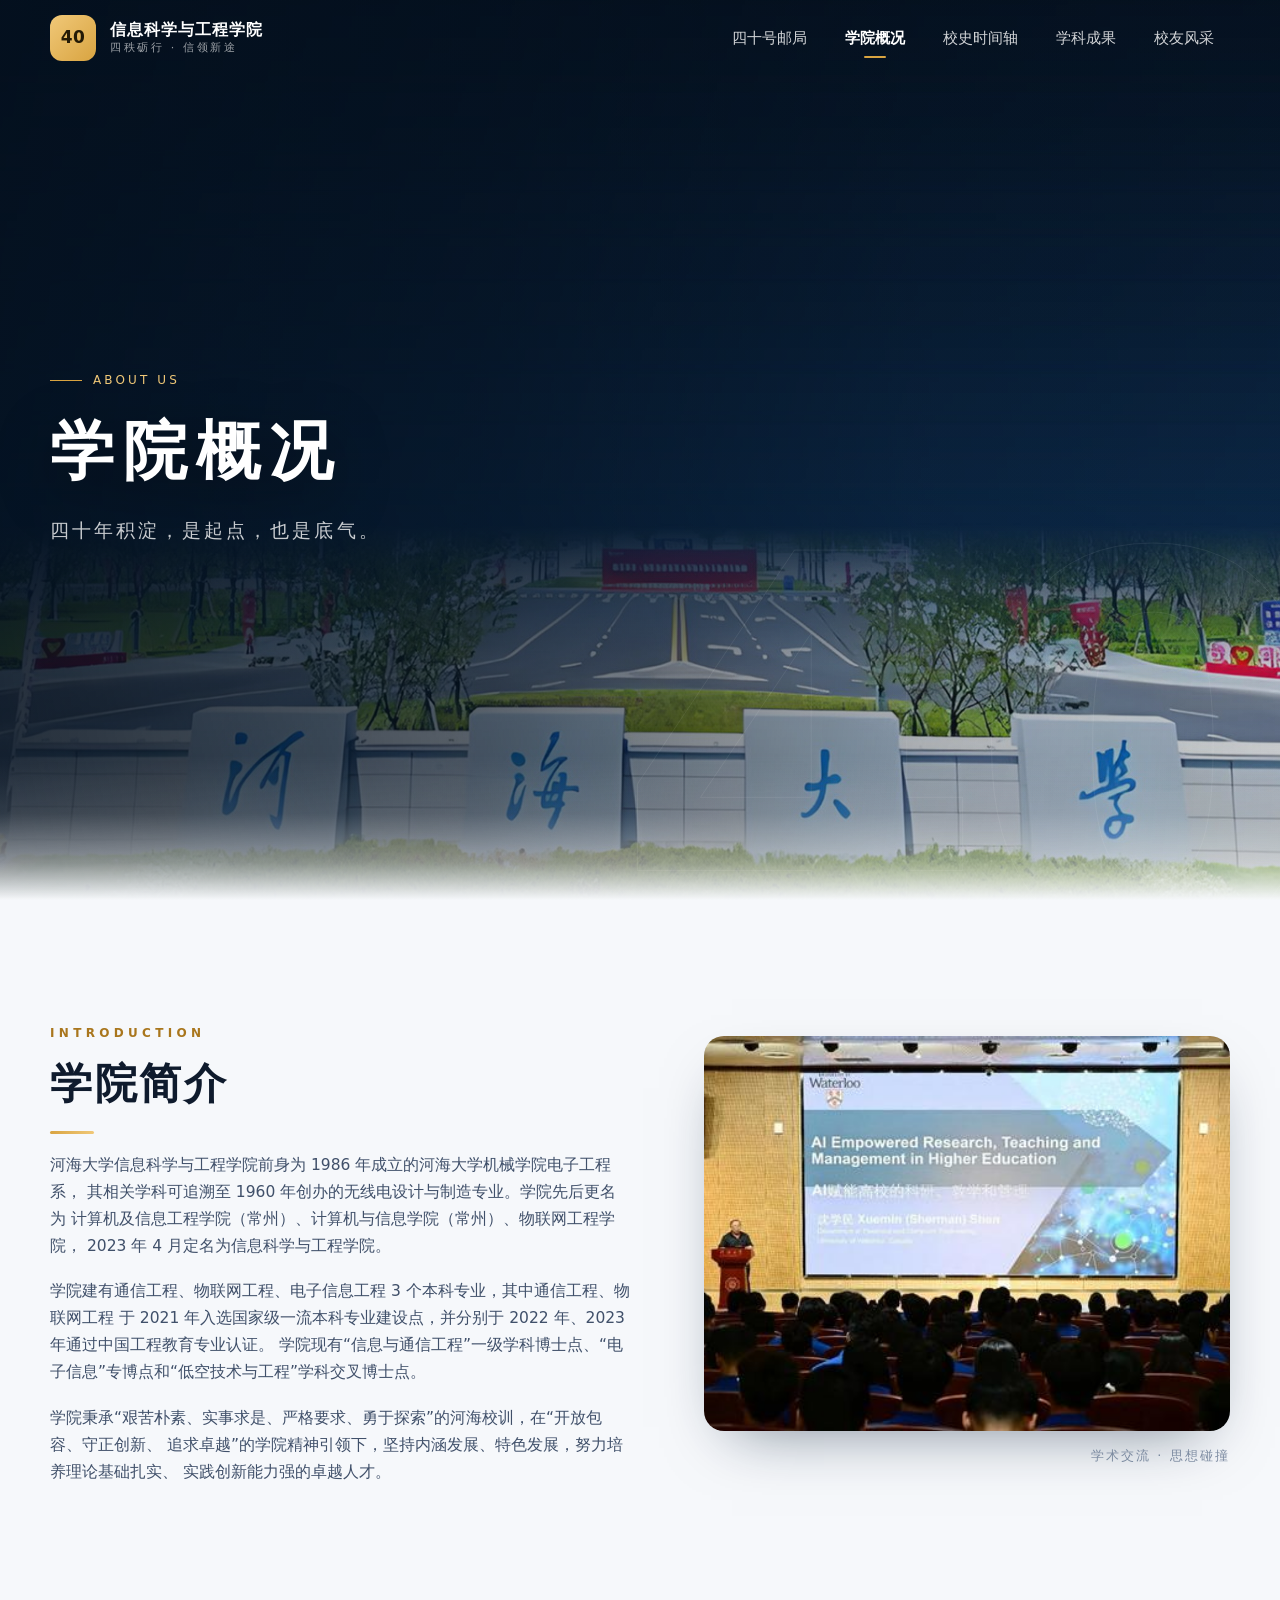
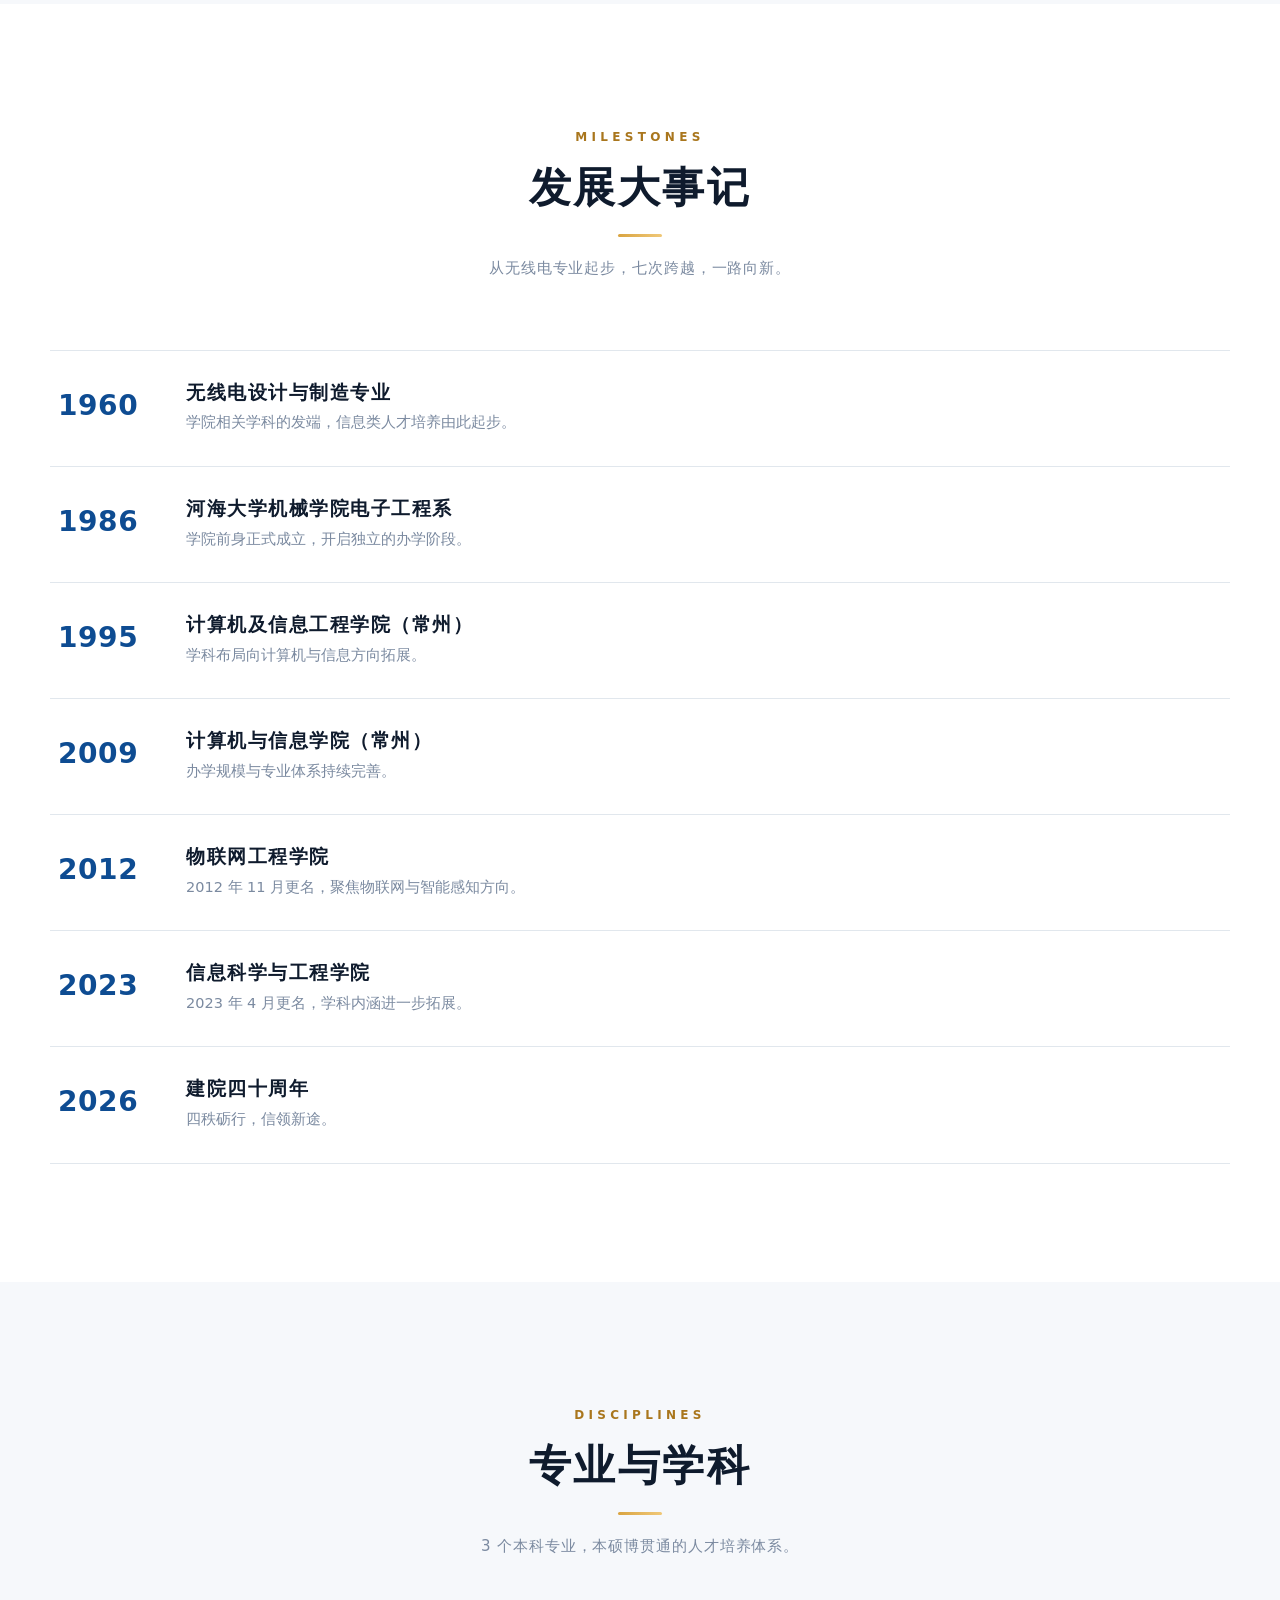
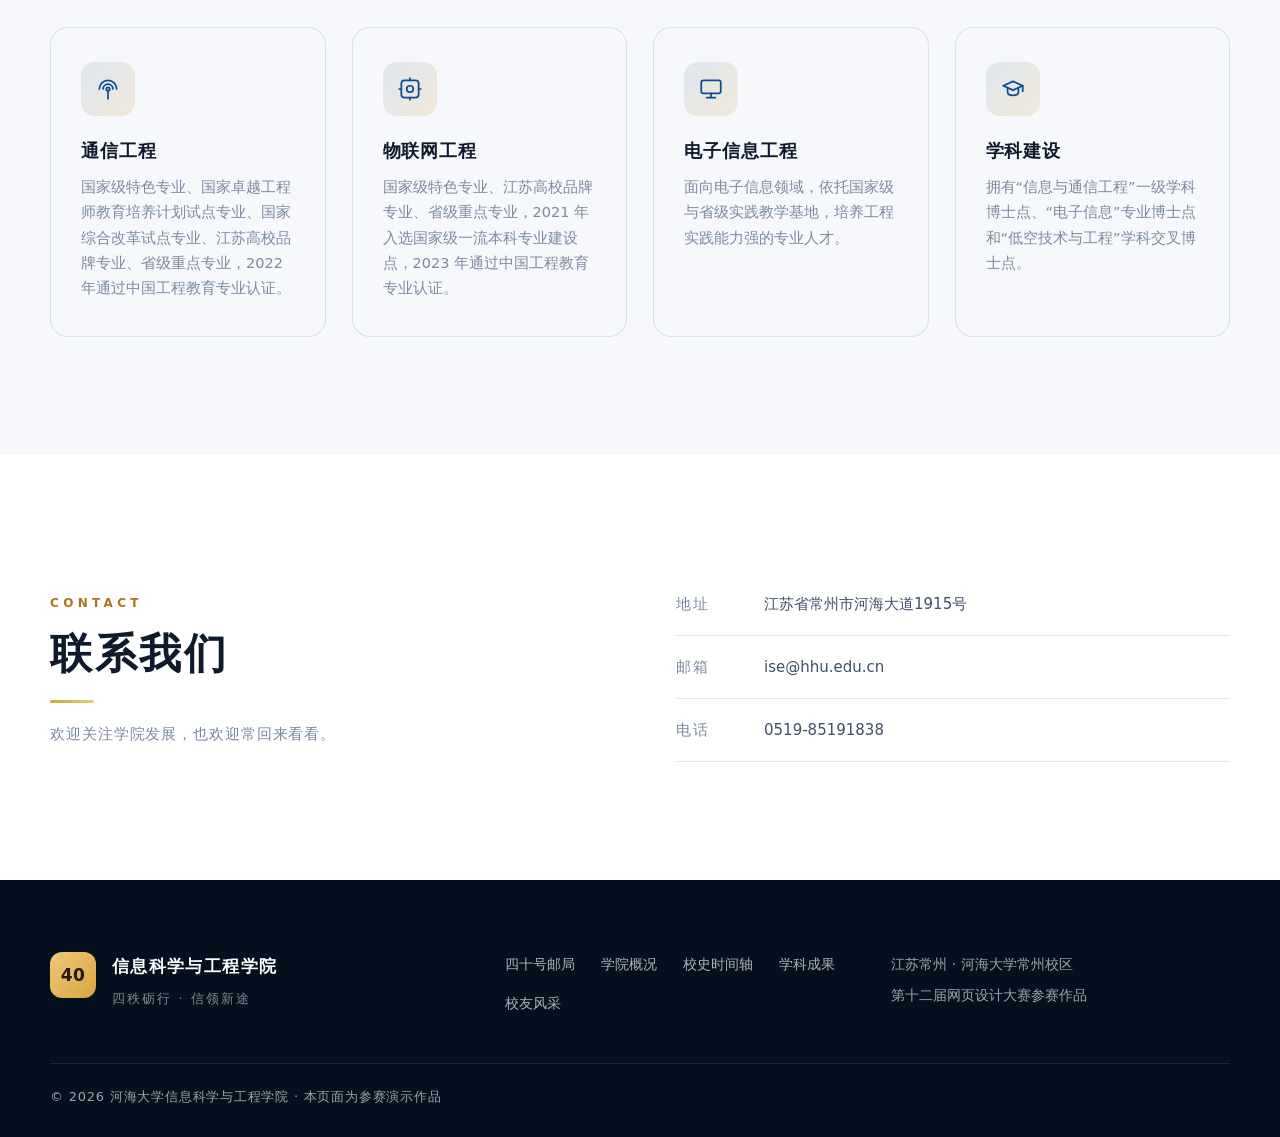
==== about.html @ a8335d2c "导航里学院概况挪到第二位 原来排在最后（邮局 / 校史 / 成果 / 校友 / 概况），现在紧跟邮局： 邮局 / 学院概况 / 校史 / 成果 / 校友。index 的顶部与页脚、 about 的顶部" ====
<!DOCTYPE html>
<html lang="zh-CN">
<head>
  <meta charset="UTF-8" />
  <meta name="viewport" content="width=device-width, initial-scale=1.0" />
  <title>学院概况 ｜ 四秩砺行 · 信领新途</title>
  <meta name="description" content="河海大学信息科学与工程学院概况：历史沿革、学科方向、办学成果。" />
  <link rel="stylesheet" href="css/style.css" />
  <!-- 拆板块的时候这两份被漏掉了：assets-inline 给 .hero-bg 供图，
       responsive 管窄屏单栏，少了它们 hero 发灰、手机上两栏挤一行 -->
  <link rel="stylesheet" href="css/assets-inline.css" />
  <link rel="stylesheet" href="css/responsive.css" />
</head>
<body class="page-about">
  <a class="skip-link" href="#main">跳到主要内容</a>
  <div class="progress" id="progress" aria-hidden="true"></div>

  <!-- ===== 导航 ===== -->
  <header class="nav" id="nav">
    <div class="container nav-inner">
      <a class="brand" href="index.html" aria-label="返回首页">
        <span class="brand-mark">40</span>
        <span class="brand-text">
          信息科学与工程学院
          <small>四秩砺行 · 信领新途</small>
        </span>
      </a>

      <nav class="nav-links" id="navLinks" aria-label="主导航">
        <a href="index.html#blessings">四十号邮局</a>
        <a href="about.html" aria-current="page">学院概况</a>
        <a href="index.html#history">校史时间轴</a>
        <a href="index.html#achievements">学科成果</a>
        <a href="index.html#alumni">校友风采</a>
      </nav>

      <button class="nav-toggle" id="navToggle" aria-label="展开菜单"
              aria-expanded="false" aria-controls="navLinks">
        <span></span><span></span><span></span>
      </button>
    </div>
  </header>

  <main id="main">
    <!-- ===== 页面 Banner ===== -->
    <section class="hero hero--page">
      <div class="hero-bg" aria-hidden="true"></div>
      <div class="hero-overlay" aria-hidden="true"></div>
      <div class="container hero-content">
        <p class="hero-kicker">ABOUT US</p>
        <h1 class="hero-title hero-title--page">学院概况</h1>
        <p class="hero-sub">四十年积淀，是起点，也是底气。</p>
      </div>
    </section>

        <!-- ===== 学院简介 ===== -->
    <section class="section">
      <div class="container about-intro">
        <div class="about-text reveal">
          <span class="section-kicker">INTRODUCTION</span>
          <h2 class="section-title">学院简介</h2>
          <p>
            河海大学信息科学与工程学院前身为 1986 年成立的河海大学机械学院电子工程系，
            其相关学科可追溯至 1960 年创办的无线电设计与制造专业。学院先后更名为
            计算机及信息工程学院（常州）、计算机与信息学院（常州）、物联网工程学院，
            2023 年 4 月定名为信息科学与工程学院。
          </p>
          <p>
            学院建有通信工程、物联网工程、电子信息工程 3 个本科专业，其中通信工程、物联网工程
            于 2021 年入选国家级一流本科专业建设点，并分别于 2022 年、2023 年通过中国工程教育专业认证。
            学院现有“信息与通信工程”一级学科博士点、“电子信息”专博点和“低空技术与工程”学科交叉博士点。
          </p>
          <p>
            学院秉承“艰苦朴素、实事求是、严格要求、勇于探索”的河海校训，在“开放包容、守正创新、
            追求卓越”的学院精神引领下，坚持内涵发展、特色发展，努力培养理论基础扎实、
            实践创新能力强的卓越人才。
          </p>
        </div>

        

        <figure class="about-figure reveal">
          <img src="[data-uri]" alt="国际学术报告现场" loading="lazy" />
          <figcaption>学术交流 · 思想碰撞</figcaption>
        </figure>
      </div>
    </section>

        <!-- ===== 发展大事记 ===== -->
    <section class="section section--alt">
      <div class="container">
        <div class="section-head reveal">
          <span class="section-kicker">MILESTONES</span>
          <h2 class="section-title">发展大事记</h2>
          <p class="section-desc">从无线电专业起步，七次跨越，一路向新。</p>
        </div>

        <div class="milestones">
          <article class="milestone reveal">
            <span class="milestone-year">1960</span>
            <div>
              <h3>无线电设计与制造专业</h3>
              <p>学院相关学科的发端，信息类人才培养由此起步。</p>
            </div>
          </article>
          <article class="milestone reveal">
            <span class="milestone-year">1986</span>
            <div>
              <h3>河海大学机械学院电子工程系</h3>
              <p>学院前身正式成立，开启独立的办学阶段。</p>
            </div>
          </article>
          <article class="milestone reveal">
            <span class="milestone-year">1995</span>
            <div>
              <h3>计算机及信息工程学院（常州）</h3>
              <p>学科布局向计算机与信息方向拓展。</p>
            </div>
          </article>
          <article class="milestone reveal">
            <span class="milestone-year">2009</span>
            <div>
              <h3>计算机与信息学院（常州）</h3>
              <p>办学规模与专业体系持续完善。</p>
            </div>
          </article>
          <article class="milestone reveal">
            <span class="milestone-year">2012</span>
            <div>
              <h3>物联网工程学院</h3>
              <p>2012 年 11 月更名，聚焦物联网与智能感知方向。</p>
            </div>
          </article>
          <article class="milestone reveal">
            <span class="milestone-year">2023</span>
            <div>
              <h3>信息科学与工程学院</h3>
              <p>2023 年 4 月更名，学科内涵进一步拓展。</p>
            </div>
          </article>
          <article class="milestone reveal">
            <span class="milestone-year">2026</span>
            <div>
              <h3>建院四十周年</h3>
              <p>四秩砺行，信领新途。</p>
            </div>
          </article>
        </div>
      </div>
    </section>

        <!-- ===== 专业与学科 ===== -->
    <section class="section">
      <div class="container">
        <div class="section-head reveal">
          <span class="section-kicker">DISCIPLINES</span>
          <h2 class="section-title">专业与学科</h2>
          <p class="section-desc">3 个本科专业，本硕博贯通的人才培养体系。</p>
        </div>

        <div class="cards">
          <article class="card reveal">
            <span class="card-icon" aria-hidden="true">
              <svg viewBox="0 0 24 24" fill="none" stroke="currentColor" stroke-width="1.6"
                   stroke-linecap="round" stroke-linejoin="round">
                <path d="M4 12a8 8 0 0 1 16 0"/>
                <path d="M7.5 12a4.5 4.5 0 0 1 9 0"/>
                <circle cx="12" cy="12" r="1.6"/>
                <path d="M12 13.6V21"/>
              </svg>
            </span>
            <h3>通信工程</h3>
            <p>国家级特色专业、国家卓越工程师教育培养计划试点专业、国家综合改革试点专业、江苏高校品牌专业、省级重点专业，2022 年通过中国工程教育专业认证。</p>
          </article>

          <article class="card reveal">
            <span class="card-icon" aria-hidden="true">
              <svg viewBox="0 0 24 24" fill="none" stroke="currentColor" stroke-width="1.6"
                   stroke-linecap="round" stroke-linejoin="round">
                <rect x="4" y="4" width="16" height="16" rx="3"/>
                <circle cx="12" cy="12" r="3"/>
                <path d="M12 2v2M12 20v2M2 12h2M20 12h2"/>
              </svg>
            </span>
            <h3>物联网工程</h3>
            <p>国家级特色专业、江苏高校品牌专业、省级重点专业，2021 年入选国家级一流本科专业建设点，2023 年通过中国工程教育专业认证。</p>
          </article>

          <article class="card reveal">
            <span class="card-icon" aria-hidden="true">
              <svg viewBox="0 0 24 24" fill="none" stroke="currentColor" stroke-width="1.6"
                   stroke-linecap="round" stroke-linejoin="round">
                <rect x="3" y="4" width="18" height="12" rx="2"/>
                <path d="M8 20h8M12 16v4"/>
              </svg>
            </span>
            <h3>电子信息工程</h3>
            <p>面向电子信息领域，依托国家级与省级实践教学基地，培养工程实践能力强的专业人才。</p>
          </article>

          <article class="card reveal">
            <span class="card-icon" aria-hidden="true">
              <svg viewBox="0 0 24 24" fill="none" stroke="currentColor" stroke-width="1.6"
                   stroke-linecap="round" stroke-linejoin="round">
                <path d="M3 9l9-4 9 4-9 4-9-4z"/>
                <path d="M7 11.2V15c0 1.6 2.2 2.8 5 2.8s5-1.2 5-2.8v-3.8"/>
                <path d="M21 9v5"/>
              </svg>
            </span>
            <h3>学科建设</h3>
            <p>拥有“信息与通信工程”一级学科博士点、“电子信息”专业博士点和“低空技术与工程”学科交叉博士点。</p>
          </article>
        </div>
      </div>
    </section>

        <!-- ===== 联系方式 ===== -->
    <section class="section section--alt">
      <div class="container contact">
        <div class="reveal">
          <span class="section-kicker">CONTACT</span>
          <h2 class="section-title">联系我们</h2>
          <p class="section-desc">欢迎关注学院发展，也欢迎常回来看看。</p>
        </div>

        <ul class="info-list reveal">
          <li><span>地址</span>江苏省常州市河海大道1915号</li>
          <li><span>邮箱</span>ise@hhu.edu.cn</li>
          <li><span>电话</span>0519-85191838</li>
        </ul>
      </div>
    </section>
  </main>

  <!-- ===== 页脚 ===== -->
  <footer class="footer">
    <div class="container footer-grid">
      <div class="footer-brand">
        <span class="brand-mark">40</span>
        <div>
          <strong>信息科学与工程学院</strong>
          <p>四秩砺行 · 信领新途</p>
        </div>
      </div>

      <nav class="footer-links" aria-label="页脚导航">
        <a href="index.html#blessings">四十号邮局</a>
        <a href="about.html">学院概况</a>
        <a href="index.html#history">校史时间轴</a>
        <a href="index.html#achievements">学科成果</a>
        <a href="index.html#alumni">校友风采</a>
      </nav>

      <div class="footer-meta">
        <p>江苏常州 · 河海大学常州校区</p>
        <p>第十二届网页设计大赛参赛作品</p>
      </div>
    </div>
    <div class="container footer-bottom">
      <p>© <span id="year">2025</span> 河海大学信息科学与工程学院 · <span class="no-break">本页面为参赛演示作品</span></p>
    </div>
  </footer>

  <button class="to-top" id="toTop" aria-label="回到顶部">↑</button>

  <script src="js/main.js"></script>
</body>
</html>
---- css/style.css ----
/* =========================================================
   四秩砺行 · 信领新途
   河海大学信息科学与工程学院 · 第十二届网页设计大赛
   纯原生 HTML / CSS / JavaScript，无任何第三方依赖
   ========================================================= */

/* ---------- 1. 变量与基础 ---------- */
:root {
  --blue-900: #04101e;
  --blue-800: #072b55;
  --blue-700: #0b3b6f;
  --blue-600: #0e4c92;
  --blue-400: #2e7bc4;
  --gold: #d9a441;
  --gold-soft: #f0c878;
  --gold-deep: #a9761d;
  --ink: #0f1b2d;
  --text: #40506a;
  --muted: #7b8aa0;
  --line: rgba(11, 59, 111, 0.12);
  --bg: #f6f8fb;
  --white: #ffffff;
  --radius: 18px;
  --shadow-sm: 0 6px 20px -10px rgba(6, 27, 51, 0.35);
  --shadow: 0 24px 60px -28px rgba(6, 27, 51, 0.55);
  --maxw: 1180px;
  --nav-h: 76px;
}

*,
*::before,
*::after {
  box-sizing: border-box;
}

html {
  scroll-behavior: smooth;
  -webkit-text-size-adjust: 100%;
}

body {
  margin: 0;
  font-family: "PingFang SC", "Microsoft YaHei", "Hiragino Sans GB",
    "Source Han Sans SC", system-ui, -apple-system, "Segoe UI", sans-serif;
  color: var(--text);
  background: var(--bg);
  line-height: 1.75;
  -webkit-font-smoothing: antialiased;
  overflow-x: hidden;
}

img {
  max-width: 100%;
  display: block;
}

a {
  color: inherit;
  text-decoration: none;
}

h1, h2, h3 {
  margin: 0;
  color: var(--ink);
  line-height: 1.25;
  font-weight: 800;
}

p {
  margin: 0;
}

ul, ol {
  margin: 0;
  padding: 0;
  list-style: none;
}

button {
  font: inherit;
  color: inherit;
  border: none;
  background: none;
  cursor: pointer;
}

:focus-visible {
  outline: 3px solid var(--gold);
  outline-offset: 3px;
  border-radius: 4px;
}

.container {
  width: min(100% - 48px, var(--maxw));
  margin-inline: auto;
}

.skip-link {
  position: absolute;
  top: -60px;
  left: 24px;
  z-index: 999;
  padding: 10px 20px;
  background: var(--gold);
  color: #241a06;
  border-radius: 0 0 8px 8px;
  transition: top 0.25s;
}

.skip-link:focus {
  top: 0;
}

/* ---------- 2. 顶部滚动进度条 ---------- */
.progress {
  position: fixed;
  inset: 0 auto auto 0;
  height: 3px;
  width: 0;
  z-index: 999;
  background: linear-gradient(90deg, var(--gold), var(--blue-400));
  transition: width 0.1s linear;
}

/* ---------- 3. 导航 ---------- */
.nav {
  position: fixed;
  inset: 0 0 auto 0;
  z-index: 900;
  transition: background 0.35s ease, box-shadow 0.35s ease, padding 0.35s ease;
}

.nav.is-scrolled {
  background: rgba(4, 16, 30, 0.9);
  backdrop-filter: blur(14px);
  -webkit-backdrop-filter: blur(14px);
  box-shadow: 0 12px 30px -20px rgba(0, 0, 0, 0.9);
}

/* 切到板块后页面回到顶部，此时滚动监听会把 is-scrolled 摘掉，
   导航变透明会盖在浅色板块上看不清，所以用 is-solid 常驻实心 */
.nav.is-solid {
  background: rgba(4, 16, 30, 0.9);
  backdrop-filter: blur(14px);
  -webkit-backdrop-filter: blur(14px);
  box-shadow: 0 12px 30px -20px rgba(0, 0, 0, 0.9);
}

.nav-inner {
  height: var(--nav-h);
  display: flex;
  align-items: center;
  justify-content: space-between;
  gap: 24px;
}

.brand {
  display: flex;
  align-items: center;
  gap: 14px;
  color: #fff;
}

.brand-mark {
  display: grid;
  place-items: center;
  width: 46px;
  height: 46px;
  flex: 0 0 46px;
  border-radius: 12px;
  background: linear-gradient(135deg, var(--gold-soft), var(--gold));
  color: #241a06;
  font-weight: 900;
  font-size: 17px;
  letter-spacing: 0.02em;
}

.brand-text {
  display: flex;
  flex-direction: column;
  font-size: 16px;
  font-weight: 700;
  letter-spacing: 0.06em;
  line-height: 1.3;
}

.brand-text small {
  font-size: 11px;
  font-weight: 400;
  letter-spacing: 0.24em;
  color: rgba(255, 255, 255, 0.6);
}

.nav-links {
  display: flex;
  align-items: center;
  gap: 6px;
}

.nav-links a {
  position: relative;
  padding: 9px 16px;
  font-size: 15px;
  color: rgba(255, 255, 255, 0.82);
  border-radius: 999px;
  transition: color 0.25s, background 0.25s;
}

.nav-links a::after {
  content: "";
  position: absolute;
  left: 50%;
  bottom: 2px;
  width: 0;
  height: 2px;
  border-radius: 2px;
  background: var(--gold);
  transform: translateX(-50%);
  transition: width 0.3s ease;
}

.nav-links a:hover {
  color: #fff;
  background: rgba(255, 255, 255, 0.08);
}

.nav-links a:hover::after {
  width: 22px;
}

.nav-links a[aria-current="page"] {
  color: #fff;
  font-weight: 600;
}

.nav-links a[aria-current="page"]::after {
  width: 22px;
}

.nav-toggle {
  display: none;
  width: 44px;
  height: 44px;
  border-radius: 12px;
  border: 1px solid rgba(255, 255, 255, 0.25);
  padding: 12px 10px;
  flex-direction: column;
  justify-content: space-between;
}

.nav-toggle span {
  display: block;
  height: 2px;
  width: 100%;
  border-radius: 2px;
  background: #fff;
  transition: transform 0.3s, opacity 0.3s;
}

.nav-toggle.is-open span:nth-child(1) {
  transform: translateY(7px) rotate(45deg);
}

.nav-toggle.is-open span:nth-child(2) {
  opacity: 0;
}

.nav-toggle.is-open span:nth-child(3) {
  transform: translateY(-7px) rotate(-45deg);
}

/* ---------- 4. 主视觉 ---------- */
.hero {
  position: relative;
  min-height: 100vh;
  display: grid;
  align-items: center;
  padding: calc(var(--nav-h) + 40px) 0 120px;
  overflow: hidden;
  isolation: isolate;
}

.hero--page {
  /* 底部白渐变的高度，手机端会改小一点 */
  --hero-fade: 16%;
  /* 占满整屏，标题靠 grid 居中；手机用它的小视口高度，免得地址栏收起时跳 */
  min-height: 100vh;
  min-height: 100svh;
  padding: calc(var(--nav-h) + 24px) 0 90px;
}

/* 满屏后照片比原来铺得高，按原取景会露出太多深蓝天空，往下压一点把校门留住 */
.hero--page .hero-bg {
  background-position: center 74%;
  transform: scale(1.12) translateY(-2%);
}

/* 手机竖屏：这张横图 55% 是深蓝天空，铺满是压不下去的（图高≈容器高，
   改 background-position 无效）。改成照片只占下半屏，上半用同色深蓝接住，
   照片上缘再盖一层深蓝渐变融进去，标题就压在干净的深底上 */
@media (max-width: 900px) {
  .hero--page {
    background: #04101e;
  }

  .hero--page .hero-bg {
    inset: auto 0 0 0;
    height: 64%;
    /* 底部对齐：裁掉的是上方天空（本来就要被渐变吃掉），校名石留在画面里 */
    background-position: center bottom;
    transform: none;
    /* 照片不带 transform 缩放，那条推进动画只属于桌面取景 */
    animation: none;
  }

  /* 照片上缘融进上方深蓝，不留一道横边 */
  .hero--page .hero-bg::after {
    content: "";
    position: absolute;
    left: 0;
    right: 0;
    top: 0;
    height: 34%;
    background: linear-gradient(
      to bottom,
      #04101e 0%,
      rgba(4, 16, 30, 0.72) 46%,
      rgba(4, 16, 30, 0) 100%
    );
  }

  /* 照片只占下半，底部白渐变按 hero 全高算会偏厚，压到校名石，改薄一点 */
  .hero--page {
    --hero-fade: 11%;
  }
}

/* 手机窄屏：横图在竖屏里只剩中间一条，换成居中竖裁的版本（640×900，
   裁掉了上方天空）。只露中间两块校名石，但大道纵深完整、有取景感 */
@media (max-width: 700px) {
  .hero--page .hero-bg {
    background-image: url("../images/hero-gate-mobile.jpg");
    height: 64%;
    background-position: center bottom;
  }
}

/* ===== 学院概况页开场动画 =====
   三行文字依次从下方滑入；照片缓慢推进一点，进场有呼吸感。
   hero 就在首屏，页面一打开就播，不需要 IntersectionObserver。
   尊重系统的减少动态效果设置（见文件底部那组 media query）。 */
@keyframes hero-rise {
  from {
    opacity: 0;
    transform: translateY(30px);
  }
  to {
    opacity: 1;
    transform: translateY(0);
  }
}

@keyframes hero-bg-drift {
  from {
    transform: scale(1.19) translateY(-2%);
  }
  to {
    transform: scale(1.12) translateY(-2%);
  }
}

.hero--page .hero-kicker,
.hero--page .hero-title,
.hero--page .hero-sub {
  animation: hero-rise 0.85s cubic-bezier(0.22, 1, 0.36, 1) both;
}

.hero--page .hero-kicker {
  animation-delay: 0.12s;
}

.hero--page .hero-title {
  animation-delay: 0.28s;
}

.hero--page .hero-sub {
  animation-delay: 0.44s;
}

/* 照片从略大缓缓收到取景位置；手机端照片不带 transform，直接不播 */
.hero--page .hero-bg {
  animation: hero-bg-drift 5.5s cubic-bezier(0.22, 1, 0.36, 1) both;
}

/* 照片下缘别硬切一道边：盖一层从透明到 --bg 的渐变，让图自己淡进白底。
   只对 .hero--page 生效，首页那个 hero 没有这一层。
   这里的 rgba 数值要和 :root 的 --bg(#f6f8fb) 保持一致。 */
.hero--page::before {
  content: "";
  position: absolute;
  left: 0;
  right: 0;
  bottom: 0;
  height: var(--hero-fade);
  z-index: -1;
  pointer-events: none;
  background: linear-gradient(
    to bottom,
    rgba(246, 248, 251, 0) 0%,
    rgba(246, 248, 251, 0.12) 40%,
    rgba(246, 248, 251, 0.5) 74%,
    var(--bg) 100%
  );
}


.hero-overlay {
  position: absolute;
  inset: 0;
  z-index: -2;
  background:
    linear-gradient(
      90deg,
      rgba(4, 16, 30, 0.84) 0%,
      rgba(4, 16, 30, 0.58) 38%,
      rgba(4, 16, 30, 0.16) 72%,
      rgba(4, 16, 30, 0.02) 100%
    ),
    linear-gradient(180deg, rgba(4, 16, 30, 0.26) 0%, rgba(4, 16, 30, 0.08) 55%, rgba(4, 16, 30, 0.28) 100%);
}

.hero::after {
  content: "40";
  position: absolute;
  right: -3%;
  bottom: -14%;
  z-index: -1;
  font-size: clamp(220px, 42vw, 620px);
  font-weight: 900;
  line-height: 1;
  letter-spacing: -0.04em;
  color: transparent;
  -webkit-text-stroke: 1px rgba(255, 255, 255, 0.07);
  pointer-events: none;
  user-select: none;
}

.hero-content {
  position: relative;
  z-index: 2;
}

.hero-kicker {
  display: inline-flex;
  align-items: center;
  gap: 11px;
  margin-bottom: 26px;
  font-size: 12px;
  letter-spacing: 0.26em;
  color: var(--gold-soft);
  text-transform: uppercase;
}

.hero-kicker::before {
  content: "";
  width: 32px;
  height: 1px;
  background: var(--gold);
}

.hero-title {
  display: flex;
  flex-direction: column;
  font-size: clamp(48px, 8.6vw, 104px);
  letter-spacing: 0.1em;
  color: #fff;
  line-height: 1.08;
  text-shadow: 0 18px 60px rgba(0, 0, 0, 0.45);
}

.hero-title--page {
  font-size: clamp(36px, 5vw, 64px);
  letter-spacing: 0.14em;
}

.hero-title span:last-child {
  color: var(--gold-soft);
}

.hero-sub {
  margin-top: 28px;
  font-size: clamp(15px, 1.5vw, 19px);
  letter-spacing: 0.16em;
  color: rgba(255, 255, 255, 0.78);
}

.hero-actions {
  display: flex;
  flex-wrap: wrap;
  gap: 16px;
  margin-top: 44px;
}

/* ---------- 5. 按钮 ---------- */
.btn {
  display: inline-flex;
  align-items: center;
  gap: 10px;
  padding: 15px 34px;
  border-radius: 999px;
  font-size: 15px;
  font-weight: 600;
  letter-spacing: 0.08em;
  transition: transform 0.25s ease, box-shadow 0.25s ease,
    background 0.25s ease, color 0.25s ease, border-color 0.25s ease;
}

.btn--primary {
  background: linear-gradient(135deg, var(--gold-soft), var(--gold));
  color: #241a06;
  box-shadow: 0 18px 34px -18px rgba(217, 164, 65, 0.9);
}

.btn--primary:hover {
  transform: translateY(-3px);
  box-shadow: 0 24px 40px -18px rgba(217, 164, 65, 0.95);
}

.btn--ghost {
  border: 1px solid rgba(255, 255, 255, 0.45);
  color: #fff;
  backdrop-filter: blur(6px);
}

.btn--ghost:hover {
  background: rgba(255, 255, 255, 0.12);
  border-color: #fff;
  transform: translateY(-3px);
}

/* ---------- 6. 向下滚动提示 ---------- */
.scroll-hint {
  position: absolute;
  left: 50%;
  bottom: 34px;
  transform: translateX(-50%);
  width: 26px;
  height: 44px;
  border: 1px solid rgba(255, 255, 255, 0.5);
  border-radius: 14px;
  display: grid;
  justify-items: center;
  padding-top: 8px;
  z-index: 3;
}

.scroll-hint span {
  width: 4px;
  height: 8px;
  border-radius: 2px;
  background: var(--gold-soft);
  animation: scrollDown 1.8s ease-in-out infinite;
}

@keyframes scrollDown {
  0% { transform: translateY(0); opacity: 1; }
  70% { transform: translateY(14px); opacity: 0; }
  100% { transform: translateY(0); opacity: 0; }
}


/* ---------- 8. 通用区块 ---------- */
.section {
  padding: 118px 0;
  scroll-margin-top: var(--nav-h);
}

.section--alt {
  background: var(--white);
}

.section-head {
  max-width: 620px;
  margin: 0 auto 68px;
  text-align: center;
}

.section-kicker {
  display: inline-block;
  margin-bottom: 14px;
  font-size: 12px;
  font-weight: 700;
  letter-spacing: 0.36em;
  color: var(--gold-deep);
  text-transform: uppercase;
}

.section-title {
  font-size: clamp(28px, 3.4vw, 42px);
  letter-spacing: 0.06em;
}

.section-title::after {
  content: "";
  display: block;
  width: 44px;
  height: 3px;
  margin: 20px auto 0;
  border-radius: 3px;
  background: linear-gradient(90deg, var(--gold), var(--gold-soft));
}

.section-desc {
  margin-top: 18px;
  font-size: 15px;
  letter-spacing: 0.06em;
  color: var(--muted);
}


/* ---------- 13. 页脚 ---------- */
.footer {
  padding: 72px 0 28px;
  background: var(--blue-900);
  color: rgba(255, 255, 255, 0.62);
}

.footer-grid {
  display: grid;
  grid-template-columns: 1.2fr 1fr 1fr;
  gap: 48px;
  align-items: start;
}

.footer-brand {
  display: flex;
  gap: 16px;
  color: #fff;
}

.footer-brand strong {
  display: block;
  font-size: 17px;
  letter-spacing: 0.08em;
}

.footer-brand p {
  margin-top: 6px;
  font-size: 13px;
  letter-spacing: 0.16em;
  color: rgba(255, 255, 255, 0.5);
}

.footer-links {
  display: flex;
  flex-wrap: wrap;
  gap: 14px 26px;
}

.footer-links a {
  font-size: 14px;
  color: rgba(255, 255, 255, 0.68);
  transition: color 0.25s;
}

.footer-links a:hover {
  color: var(--gold-soft);
}

.footer-meta p {
  font-size: 14px;
  margin-bottom: 6px;
}

.footer-bottom {
  margin-top: 48px;
  padding-top: 22px;
  border-top: 1px solid rgba(255, 255, 255, 0.1);
  font-size: 13px;
  letter-spacing: 0.06em;
}

/* 中文默认可以在任意两个字之间折行，窄屏上「参赛演示作品」被拆成
   「参赛演 / 示作品」。把这一小段绑成不可断行的整体，让它整段挪到第二行。 */
.footer-bottom .no-break {
  white-space: nowrap;
}

/* ---------- 14. 回到顶部 ---------- */
.to-top {
  position: fixed;
  right: 26px;
  bottom: 26px;
  z-index: 800;
  width: 46px;
  height: 46px;
  border-radius: 50%;
  display: grid;
  place-items: center;
  font-size: 18px;
  color: #fff;
  background: var(--blue-600);
  box-shadow: 0 14px 30px -14px rgba(6, 27, 51, 0.9);
  opacity: 0;
  transform: translateY(16px);
  pointer-events: none;
  transition: opacity 0.35s, transform 0.35s, background 0.25s;
}

.to-top.is-visible {
  opacity: 1;
  transform: none;
  pointer-events: auto;
}

.to-top:hover {
  background: var(--gold);
  color: #241a06;
}

/* ---------- 15. 滚动入场 ---------- */
.reveal {
  opacity: 0;
  transform: translateY(30px);
  transition: opacity 0.8s cubic-bezier(0.2, 0.7, 0.2, 1),
    transform 0.8s cubic-bezier(0.2, 0.7, 0.2, 1);
}

.reveal.is-visible {
  opacity: 1;
  transform: none;
}


/* ---------- 16. 学院概况页 ---------- */
.about-intro {
  display: grid;
  grid-template-columns: 1.05fr 0.95fr;
  gap: 72px;
  align-items: center;
}

.about-text .section-title::after {
  margin-left: 0;
}

.about-text p {
  margin-top: 18px;
  font-size: 15.5px;
  color: var(--text);
}

.about-figure {
  margin: 0;
}

.about-figure img {
  width: 100%;
  aspect-ratio: 4 / 3;
  object-fit: cover;
  border-radius: 20px;
  box-shadow: var(--shadow);
}

.about-figure figcaption {
  margin-top: 14px;
  font-size: 13px;
  letter-spacing: 0.16em;
  color: var(--muted);
  text-align: right;
}

/* 专业卡片：about.html 只加载 style.css，而 .card 这一组当初随成果板块
   拆进了 achievements.css，导致图标 svg 没有尺寸、撑满整个容器（一张卡 1200px 高）。
   这里补一份同源规则，index.html 同时加载两份也不冲突。 */
.cards {
  display: grid;
  grid-template-columns: repeat(auto-fit, minmax(240px, 1fr));
  gap: 26px;
}

.card {
  padding: 34px 30px;
  background: var(--bg);
  border: 1px solid var(--line);
  border-radius: var(--radius);
  transition: transform 0.35s ease, box-shadow 0.35s ease,
    border-color 0.35s ease, background 0.35s ease;
}

.section--alt .card {
  background: var(--white);
}

.card:hover {
  transform: translateY(-8px);
  background: var(--white);
  border-color: rgba(217, 164, 65, 0.45);
  box-shadow: var(--shadow);
}

.card-icon {
  display: grid;
  place-items: center;
  width: 54px;
  height: 54px;
  margin-bottom: 24px;
  border-radius: 14px;
  background: linear-gradient(135deg, rgba(14, 76, 146, 0.1), rgba(217, 164, 65, 0.18));
  color: var(--blue-600);
}

.card-icon svg {
  width: 26px;
  height: 26px;
}

.card h3 {
  font-size: 18px;
  letter-spacing: 0.05em;
}

.card p {
  margin-top: 12px;
  font-size: 14.5px;
  color: var(--muted);
}

.milestones {
  display: grid;
  gap: 0;
}

.milestone {
  display: flex;
  align-items: flex-start;
  gap: 32px;
  padding: 30px 8px;
  border-bottom: 1px solid var(--line);
  transition: background 0.3s, padding-left 0.3s;
}

.milestone:first-child {
  border-top: 1px solid var(--line);
}

.milestone:hover {
  background: rgba(14, 76, 146, 0.04);
  padding-left: 20px;
}

.milestone-year {
  flex: 0 0 96px;
  font-size: 28px;
  font-weight: 900;
  color: var(--blue-600);
  letter-spacing: 0.02em;
}

.milestone h3 {
  font-size: 19px;
  letter-spacing: 0.08em;
}

.milestone p {
  margin-top: 6px;
  font-size: 14.5px;
  color: var(--muted);
}

.contact {
  display: grid;
  grid-template-columns: 1fr 1fr;
  gap: 72px;
  align-items: center;
}

.contact .section-title::after {
  margin-left: 0;
}

.info-list li {
  display: flex;
  gap: 24px;
  padding: 18px 0;
  border-bottom: 1px solid var(--line);
  font-size: 15px;
}

.info-list li span {
  flex: 0 0 64px;
  color: var(--muted);
  letter-spacing: 0.1em;
}


/* ---------- 21. 修正：reveal 的 transform 会覆盖卡片悬停 ---------- */
.card.reveal.is-visible:hover {
  transform: translateY(-8px);
}

.alumni-card.reveal.is-visible:hover {
  transform: translateY(-6px);
}


/* ---------- 23. 照片带（横向无缝滚动） ---------- */
.photo-strip {
  overflow: hidden;
  background: var(--blue-900);
  -webkit-mask-image: linear-gradient(90deg, transparent 0, #000 5%, #000 95%, transparent 100%);
  mask-image: linear-gradient(90deg, transparent 0, #000 5%, #000 95%, transparent 100%);
}

.photo-track {
  display: flex;
  width: max-content;
  padding: 20px 0;
  animation: photo-scroll 45s linear infinite;
  will-change: transform;
}

.photo-track:hover {
  animation-play-state: paused;
}

.photo-item {
  margin: 0 18px 0 0;
  flex: 0 0 auto;
}

.photo-item img {
  display: block;
  height: 210px;
  width: auto;
  aspect-ratio: 13 / 8;
  object-fit: cover;
  border-radius: 14px;
  opacity: 0.88;
  transition: opacity 0.3s ease, transform 0.3s ease;
}

.photo-item img:hover {
  opacity: 1;
  transform: translateY(-4px);
}

@keyframes photo-scroll {
  from { transform: translateX(0); }
  to { transform: translateX(-50%); }
}

@media (max-width: 900px) {
  .photo-track { padding: 16px 0; }
  .photo-item { margin-right: 14px; }
  .photo-item img { height: 160px; }
}

@media (max-width: 560px) {
  .photo-item img { height: 128px; border-radius: 10px; }
}

@media (prefers-reduced-motion: reduce) {
  .photo-track { animation: none; }
  .hero--page .hero-kicker,
  .hero--page .hero-title,
  .hero--page .hero-sub,
  .hero--page .hero-bg { animation: none; }
}

/* =========================================================
   板块切换：同一时刻只显示一个 [data-panel]
   隐藏用 .is-hidden，切换逻辑在 js/main.js 里
   ========================================================= */
[data-panel].is-hidden {
  display: none !important;
}

.nav-links a.is-active {
  color: #fff;
  font-weight: 600;
  background: rgba(255, 255, 255, 0.14);
}

.nav-links a.is-active::after {
  width: 22px;
}

.footer-links a.is-active {
  color: var(--gold);
  font-weight: 600;
}
---- css/assets-inline.css ----
/* ============================================================
   内联资源区（请勿编辑）
   这里放的是转成 base64 内嵌的大图，一行就有几百 KB。
   单独拎出来是为了不让它们拖慢其他 CSS 文件的编辑体验，
   正常改样式不需要动这个文件。
   ============================================================ */

.hero-bg {
  position: absolute;
  inset: 0;
  background-image: url("../images/hero-gate.jpg");
  background-position: center 62%;
  background-size: cover;
  background-repeat: no-repeat;
  transform: scale(1.14) translateY(-5%);
  z-index: -3;
}
---- css/responsive.css ----
/* ============================================================
   响应式适配
   所有 @media 查询集中在这里，最后加载。
   你自己板块要做移动端适配，也写在这里对应的注释块里。
   ============================================================ */

/* ---------- 17. 响应式 ---------- */
@media (max-width: 1024px) {
  .hero-title {
    letter-spacing: 0.06em;
  }

  /* 导航多了「首页」一项，中等屏幕上收紧间距，避免挤成两行 */
  .nav-links {
    gap: 0;
  }

  .nav-links a {
    padding: 9px 11px;
    font-size: 14px;
  }

  .about-intro,
  .contact {
    gap: 48px;
  }
}

@media (max-width: 900px) {
  .nav-links {
    position: fixed;
    top: var(--nav-h);
    left: 0;
    right: 0;
    flex-direction: column;
    align-items: stretch;
    gap: 2px;
    padding: 16px 24px 28px;
    background: rgba(4, 16, 30, 0.97);
    backdrop-filter: blur(16px);
    opacity: 0;
    transform: translateY(-14px);
    pointer-events: none;
    transition: opacity 0.3s ease, transform 0.3s ease;
  }

  .nav-links.is-open {
    opacity: 1;
    transform: none;
    pointer-events: auto;
  }

  .nav-links a {
    padding: 14px 12px;
    border-radius: 10px;
  }

  .nav-links a::after {
    display: none;
  }

  .nav-toggle {
    display: flex;
  }

  .stats-grid {
    grid-template-columns: repeat(2, 1fr);
    gap: 4px 0;
    padding: 30px 12px;
  }

  .stat:nth-child(2) {
    border-right: none;
  }

  .stat:nth-child(odd) {
    border-right: 1px solid var(--line);
  }

  .stat:nth-child(1),
  .stat:nth-child(2) {
    padding-bottom: 22px;
    border-bottom: 1px solid var(--line);
  }

  .stat:nth-child(3),
  .stat:nth-child(4) {
    padding-top: 22px;
  }

  .timeline::before {
    left: 17px;
  }

  .timeline-item,
  .timeline-item:nth-child(even) {
    width: 100%;
    margin-left: 0;
    padding-left: 52px;
    padding-right: 0;
  }

  .timeline-dot,
  .timeline-item:nth-child(even) .timeline-dot {
    left: 8px;
    right: auto;
  }

  .about-intro,
  .contact {
    grid-template-columns: 1fr;
  }

  .about-figure figcaption {
    text-align: left;
  }

  .footer-grid {
    grid-template-columns: 1fr;
    gap: 32px;
  }

  .section {
    padding: 80px 0;
  }

  .section-head {
    margin-bottom: 48px;
  }

  .quote {
    padding: 88px 0;
  }
}

@media (max-width: 560px) {
  .container {
    width: min(100% - 32px, var(--maxw));
  }

  .brand-text {
    font-size: 14px;
  }

  .brand-text small {
    letter-spacing: 0.14em;
  }

  .hero {
    padding-bottom: 96px;
  }

  .hero-title {
    letter-spacing: 0.04em;
  }

  .hero-actions {
    margin-top: 32px;
  }

  .btn {
    padding: 13px 26px;
    font-size: 14px;
  }

  .scroll-hint {
    display: none;
  }

  .stats {
    margin-top: -46px;
  }

  .slide-body {
    padding: 70px 24px 64px;
  }

  .carousel-btn {
    width: 42px;
    height: 42px;
    font-size: 24px;
  }

  .carousel-btn--prev { left: 12px; }
  .carousel-btn--next { right: 12px; }

  .carousel-dots {
    left: 24px;
    bottom: 22px;
  }

  .milestone {
    gap: 18px;
    padding: 22px 4px;
  }

  .milestone-year {
    flex: 0 0 72px;
    font-size: 22px;
  }

  .to-top {
    right: 16px;
    bottom: 16px;
  }
}

/* 尊重用户的“减少动态效果”设置 */
@media (prefers-reduced-motion: reduce) {
  html {
    scroll-behavior: auto;
  }

  *,
  *::before,
  *::after {
    animation-duration: 0.001ms !important;
    animation-iteration-count: 1 !important;
    transition-duration: 0.001ms !important;
  }

  .reveal {
    opacity: 1;
    transform: none;
  }
}


/* ---------- 22. 新增元素响应式 ---------- */
@media (max-width: 900px) {
  .blessing-wall {
    column-count: 2;
  }

  .stats-inline {
    margin-bottom: 44px;
  }
}

@media (max-width: 560px) {
  .blessing-wall {
    column-count: 1;
  }

  .alumni-card {
    padding: 22px;
    gap: 16px;
  }
}
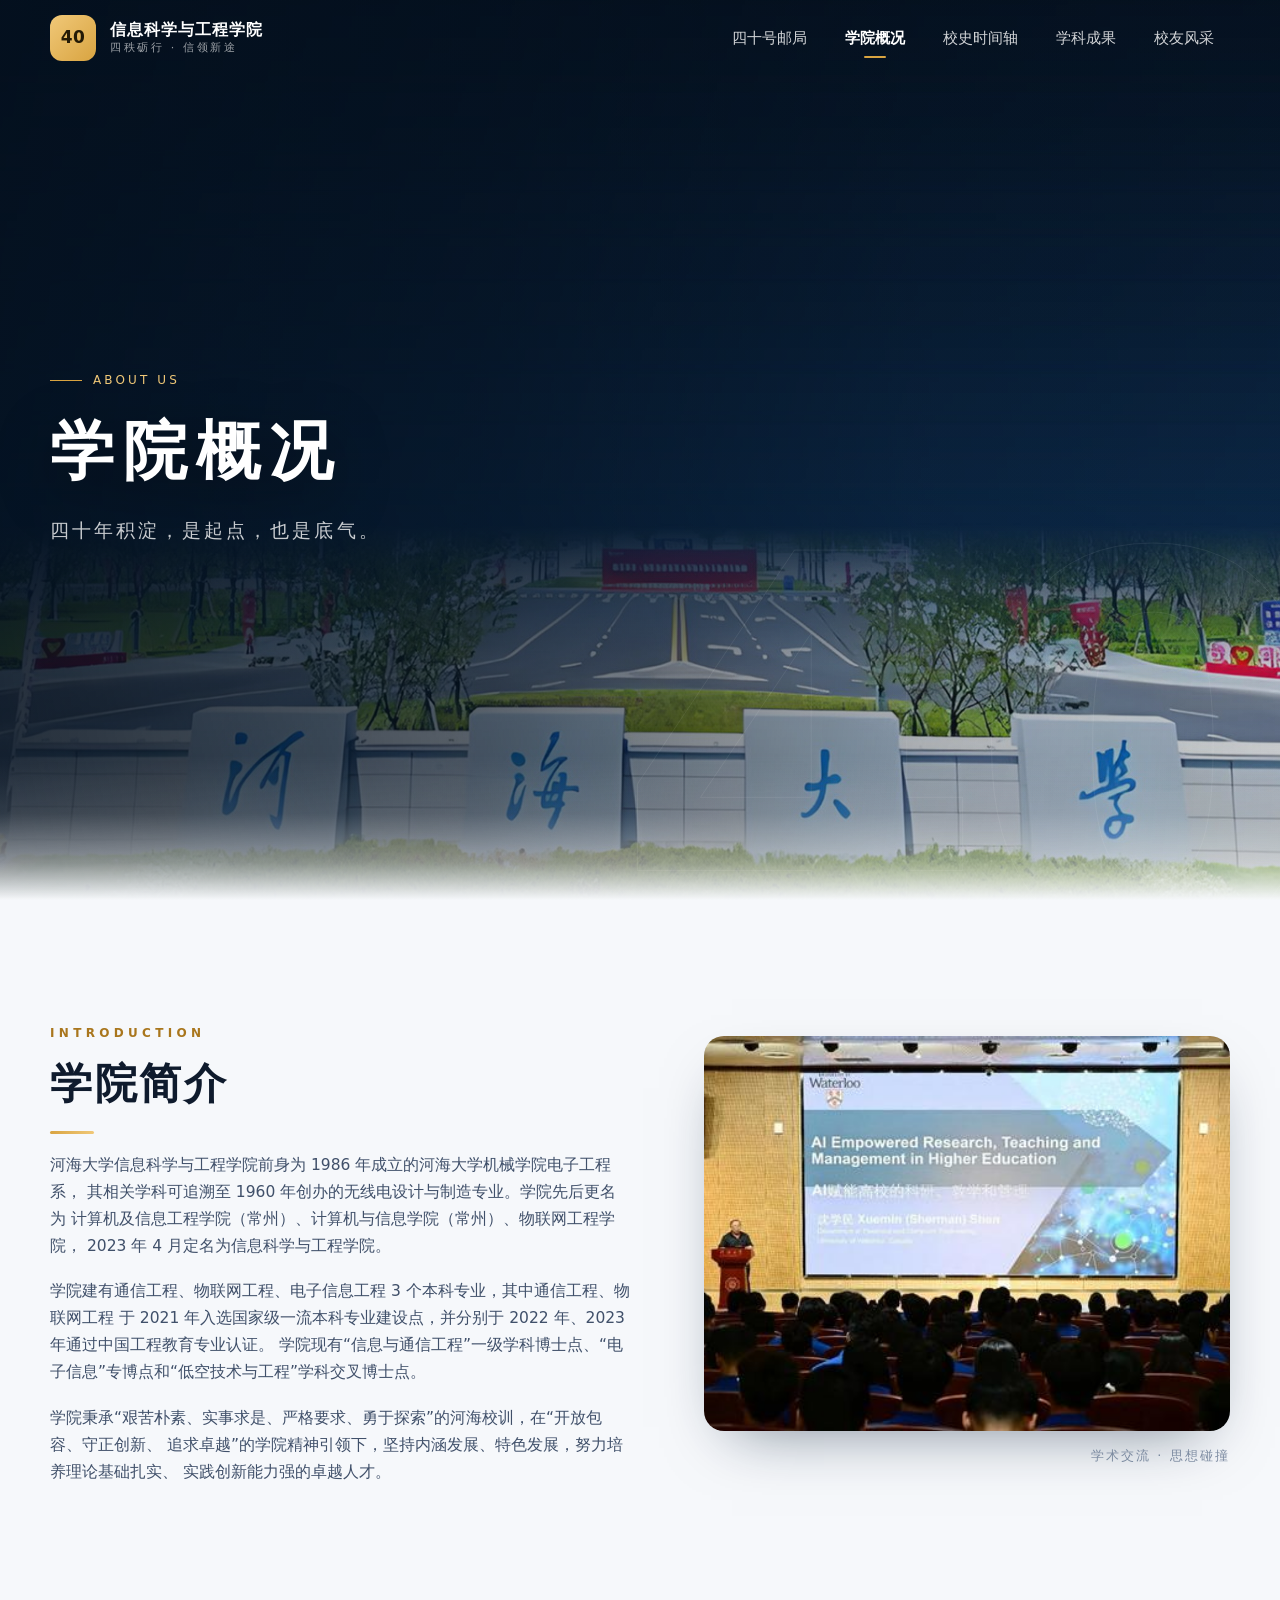
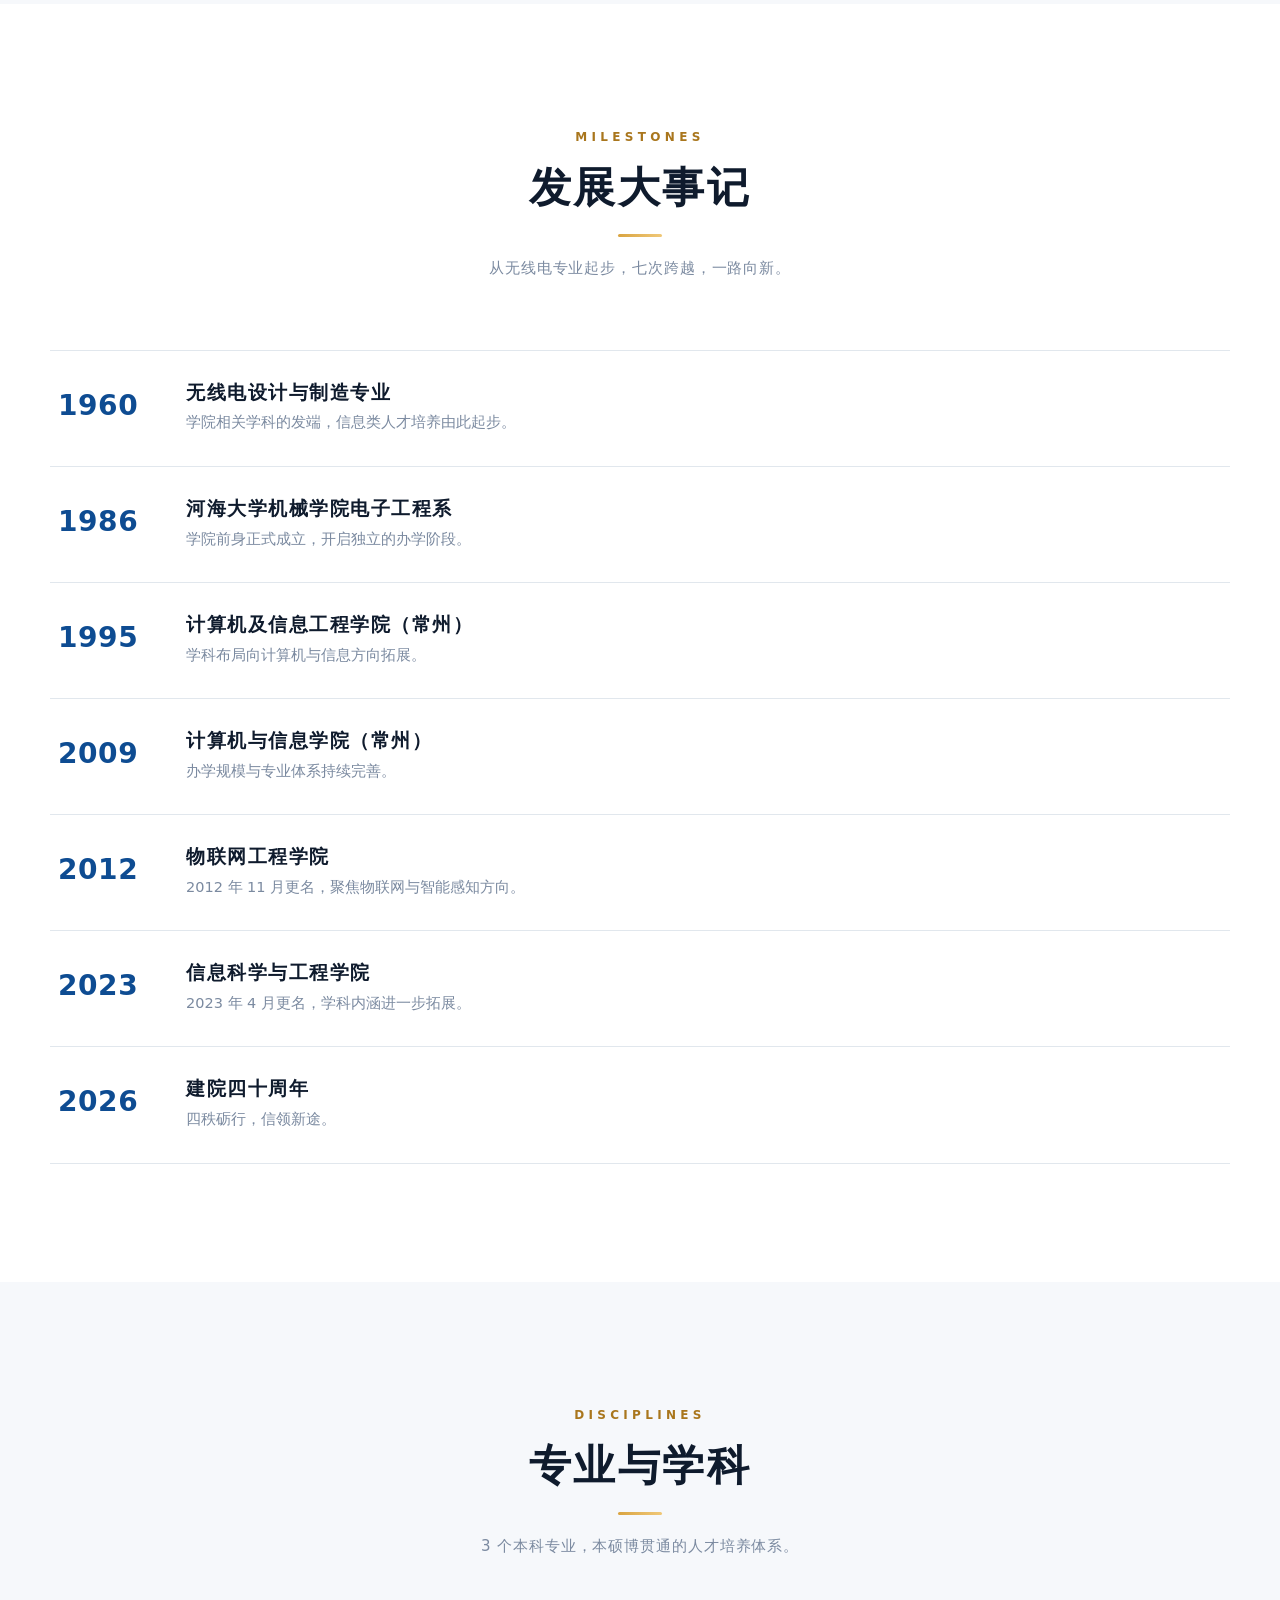
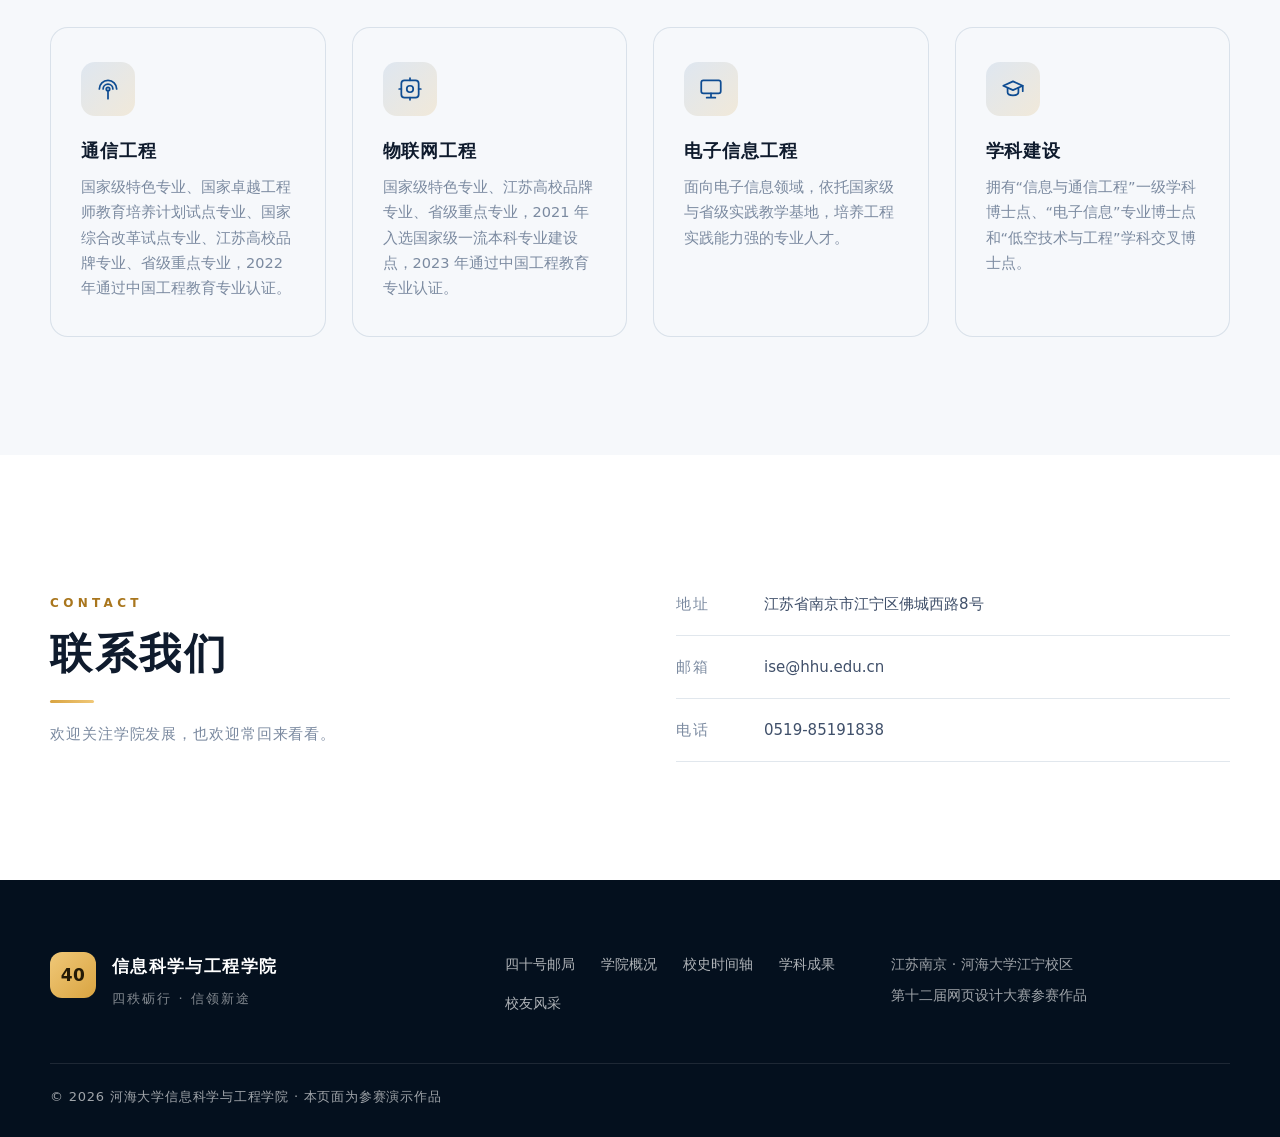
==== commit 276359a5: "校区信息改成江宁 - 页脚（首页、学院概况页各一处）：江苏常州 · 河海大学常州校区   → 江苏南京 · 河海大学江宁校区 - 联系我们的地址：江苏省常州市河海大道1915号   → 江苏省南京市江" ====
--- a/about.html
+++ b/about.html
@@ -224,7 +224,7 @@
         </div>
 
         <ul class="info-list reveal">
-          <li><span>地址</span>江苏省常州市河海大道1915号</li>
+          <li><span>地址</span>江苏省南京市江宁区佛城西路8号</li>
           <li><span>邮箱</span>ise@hhu.edu.cn</li>
           <li><span>电话</span>0519-85191838</li>
         </ul>
@@ -252,7 +252,7 @@
       </nav>
 
       <div class="footer-meta">
-        <p>江苏常州 · 河海大学常州校区</p>
+        <p>江苏南京 · 河海大学江宁校区</p>
         <p>第十二届网页设计大赛参赛作品</p>
       </div>
     </div>
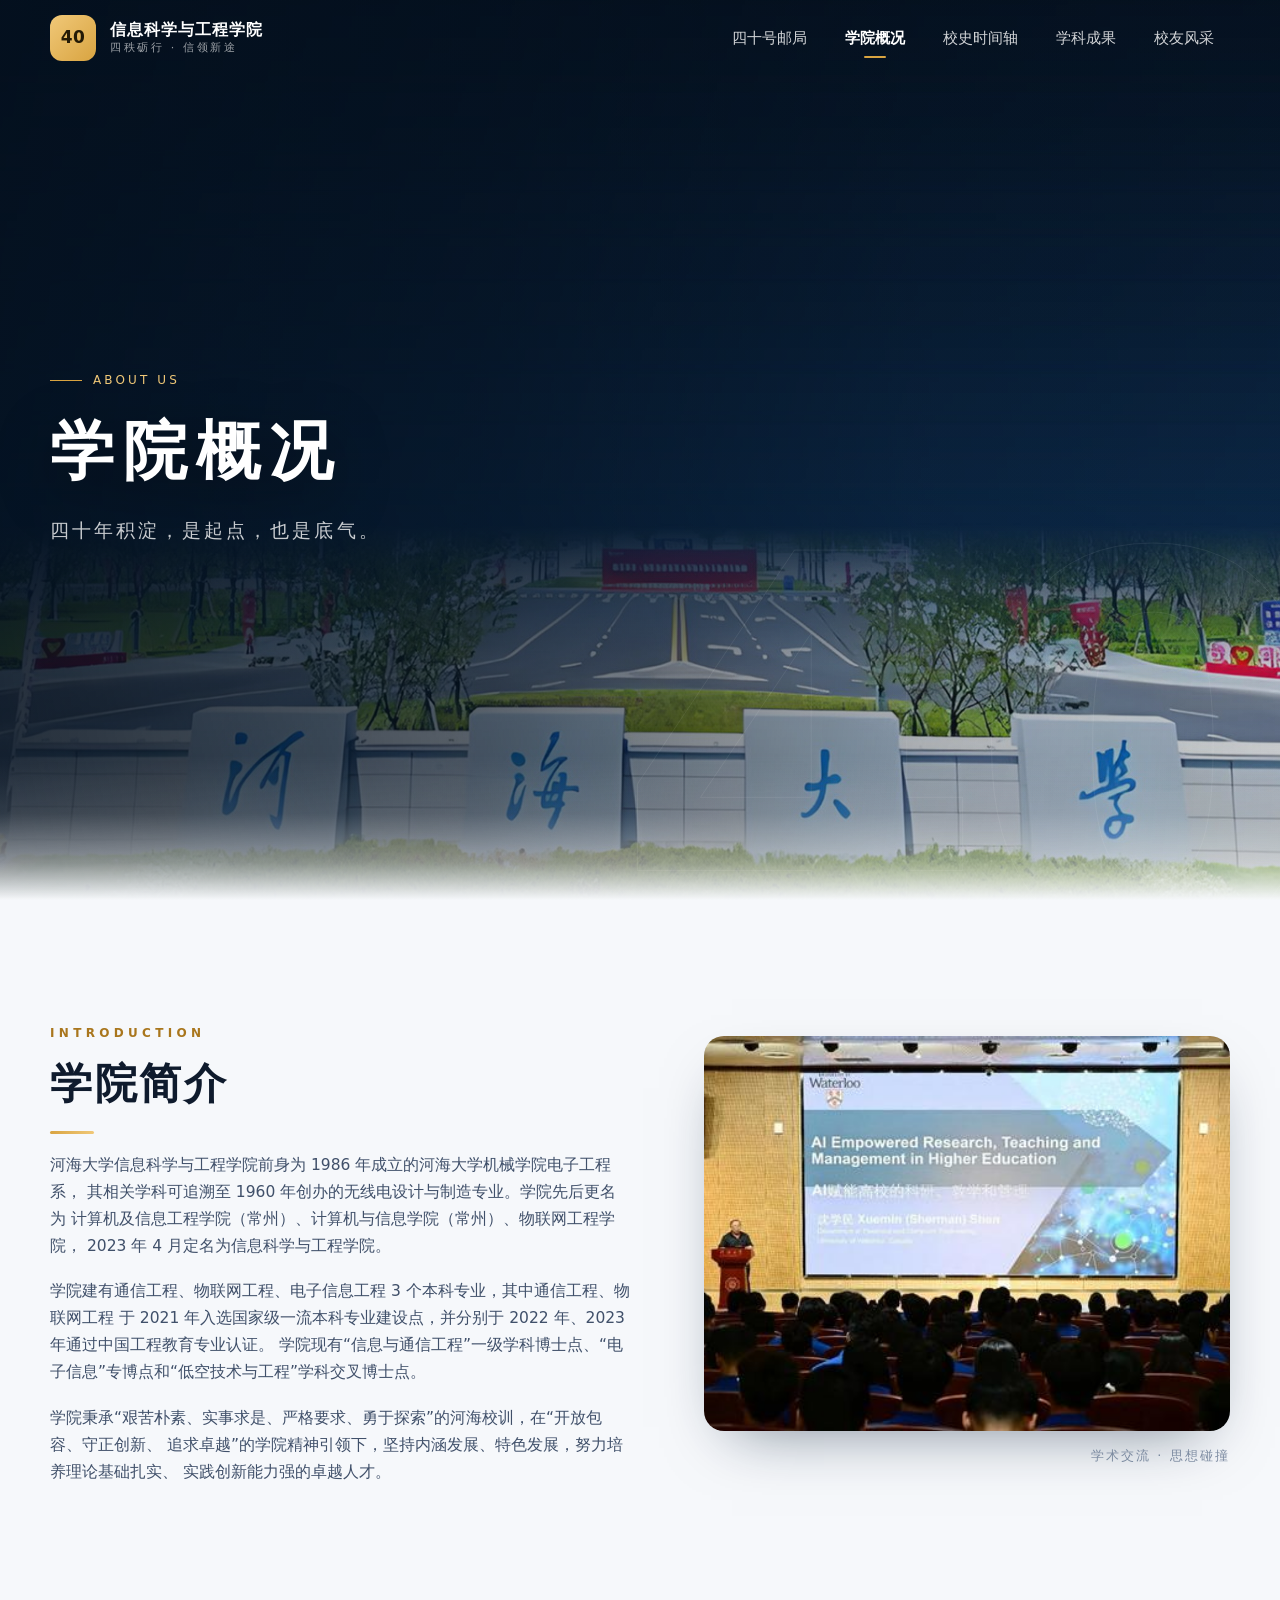
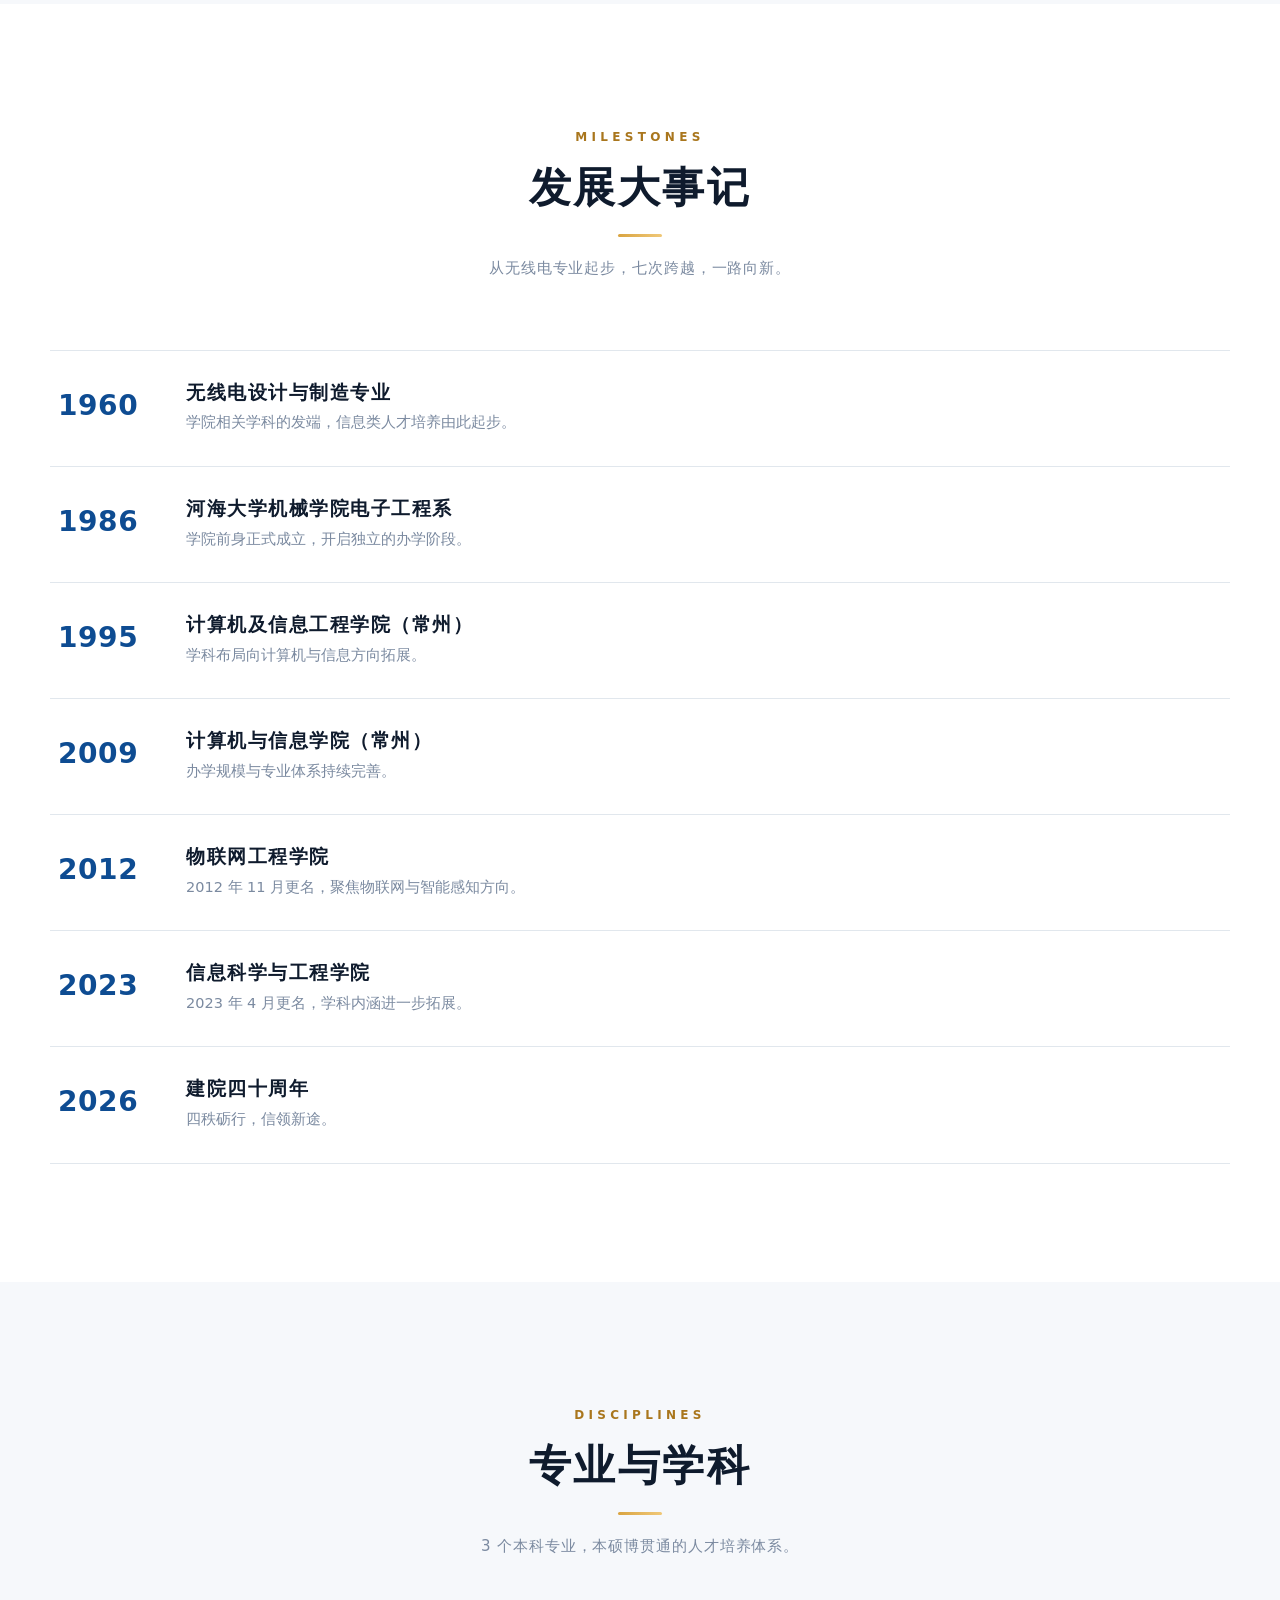
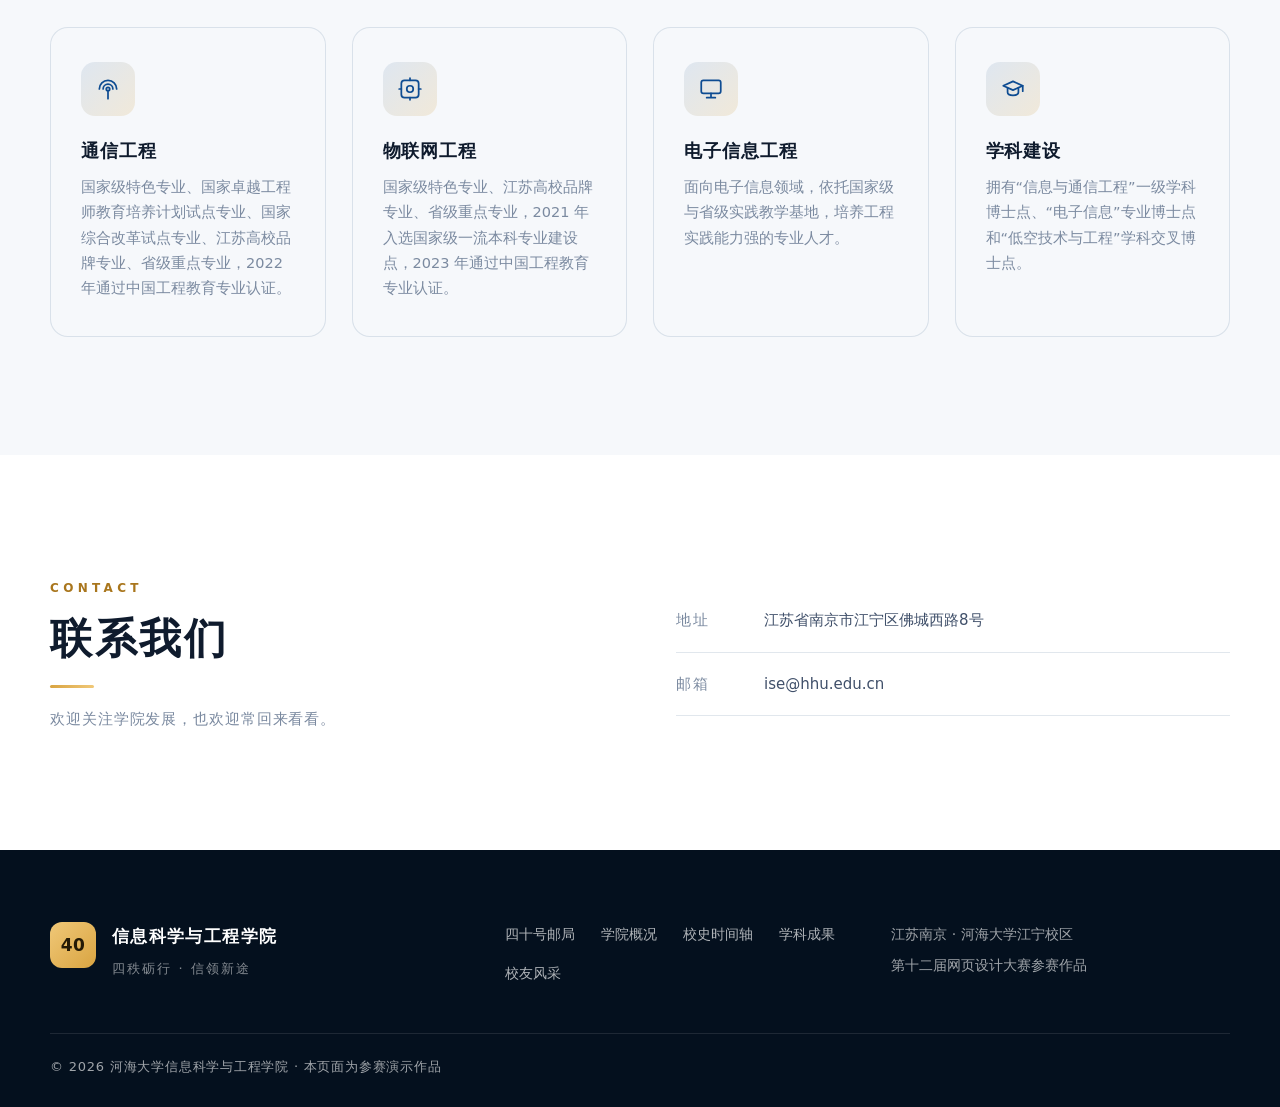
==== commit 91c4fe5e: "联系我们去掉电话，只留地址和邮箱 0519-85191838 是常州号段，挂在江宁地址下面别扭，也不确定现在还用不用。 先撤掉，等有明确的学院电话再加。" ====
--- a/about.html
+++ b/about.html
@@ -226,7 +226,6 @@
         <ul class="info-list reveal">
           <li><span>地址</span>江苏省南京市江宁区佛城西路8号</li>
           <li><span>邮箱</span>ise@hhu.edu.cn</li>
-          <li><span>电话</span>0519-85191838</li>
         </ul>
       </div>
     </section>
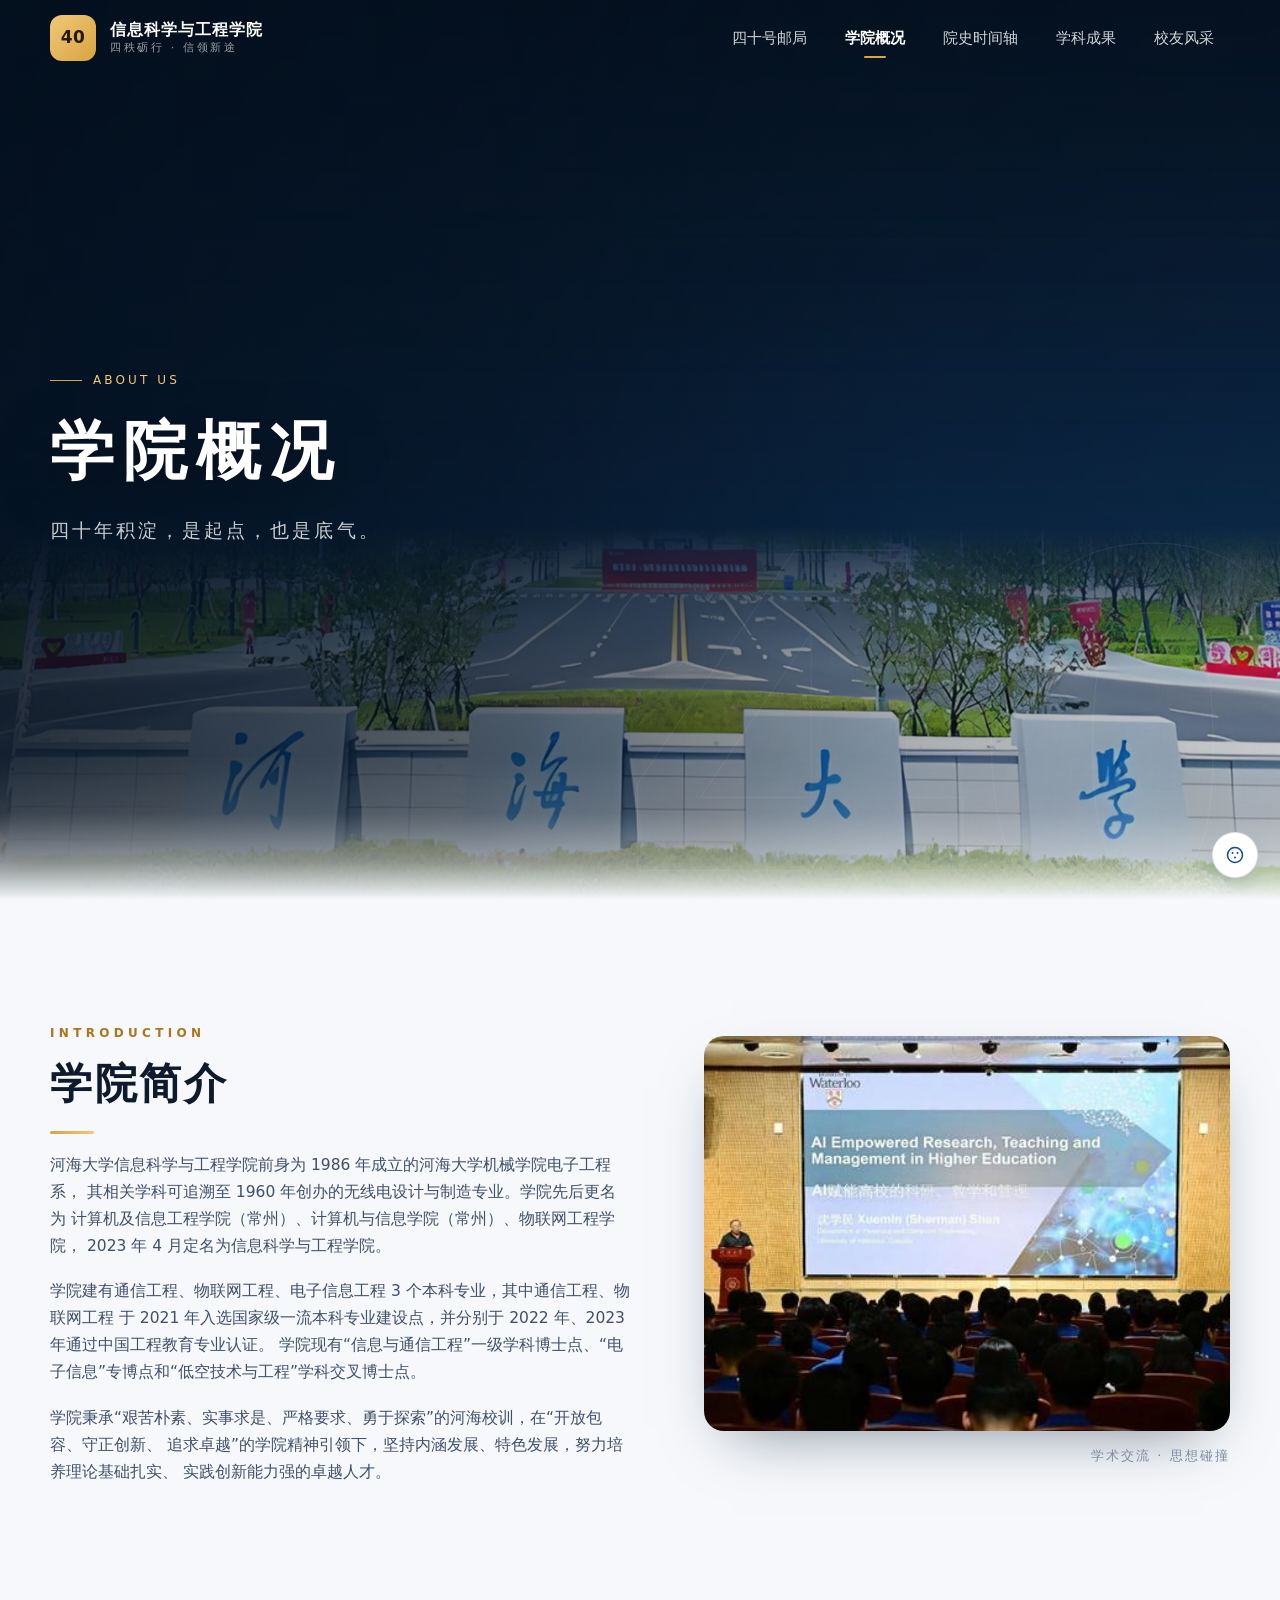
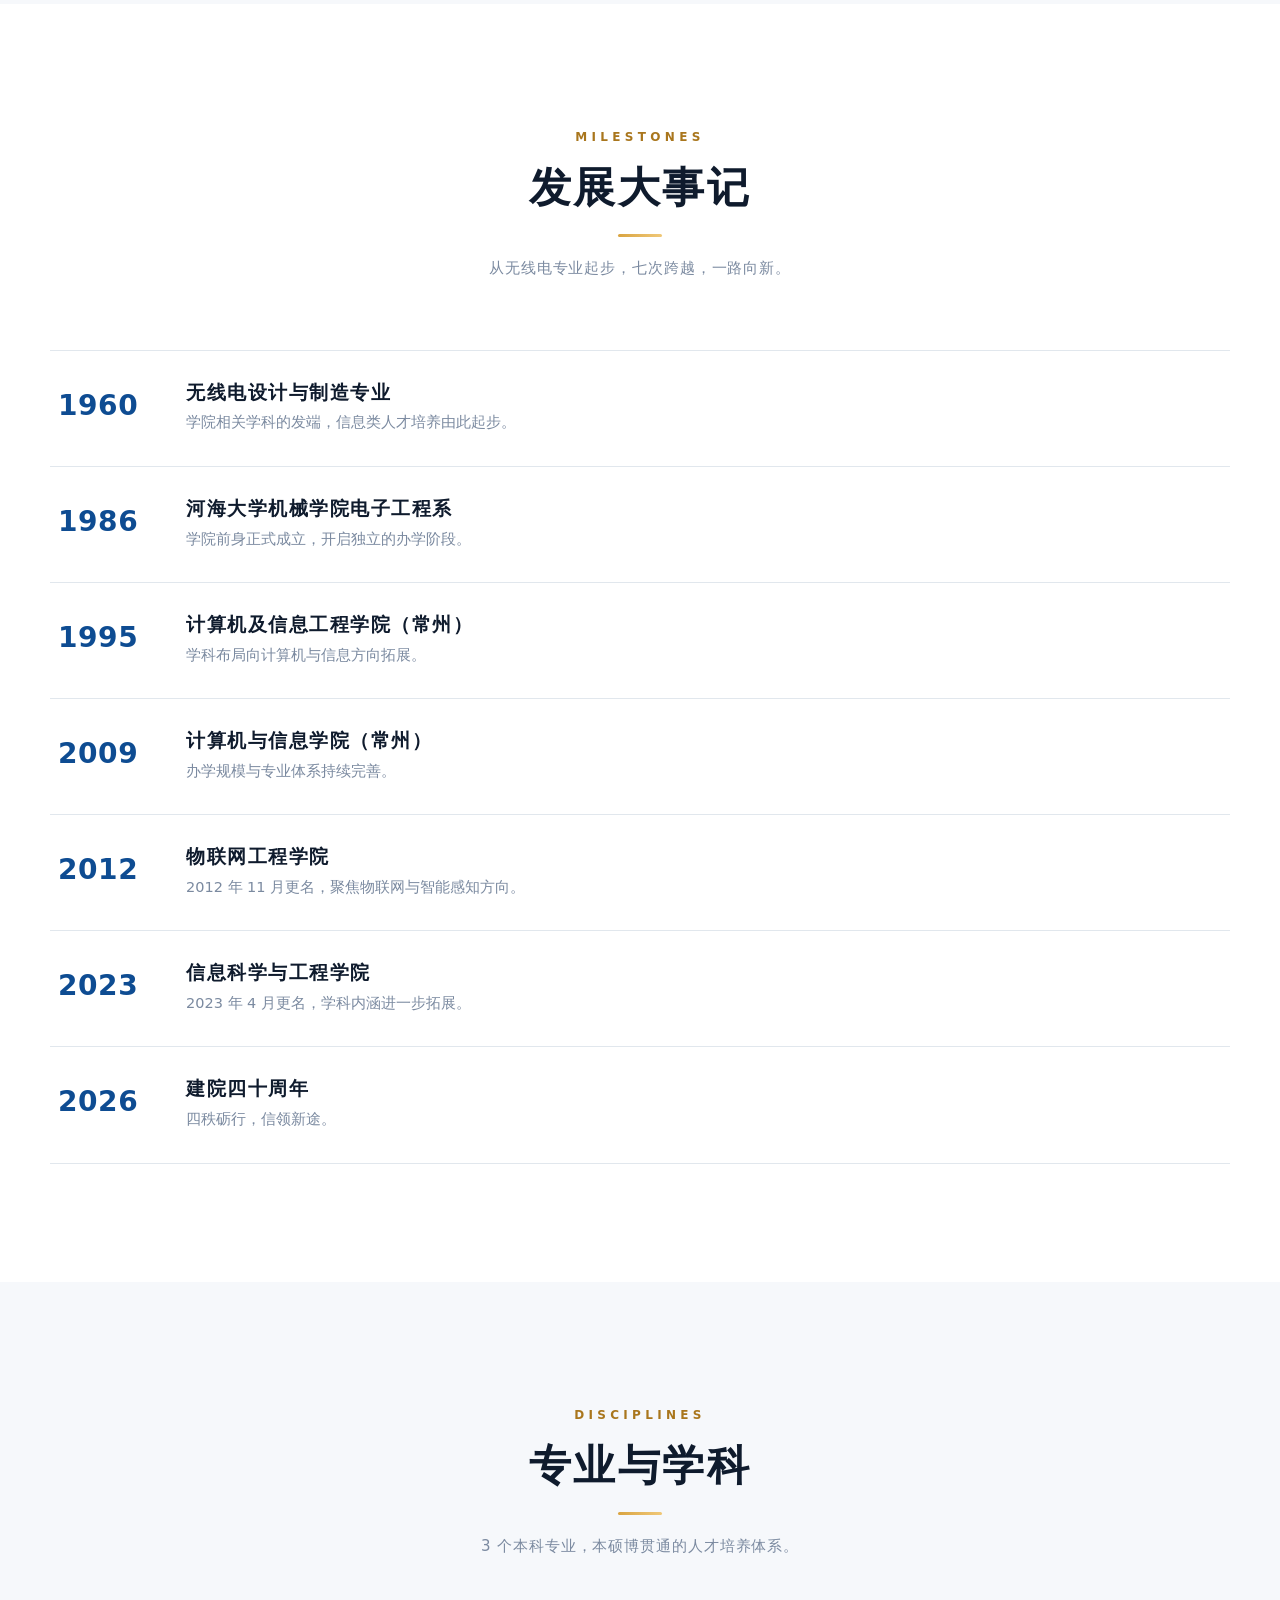
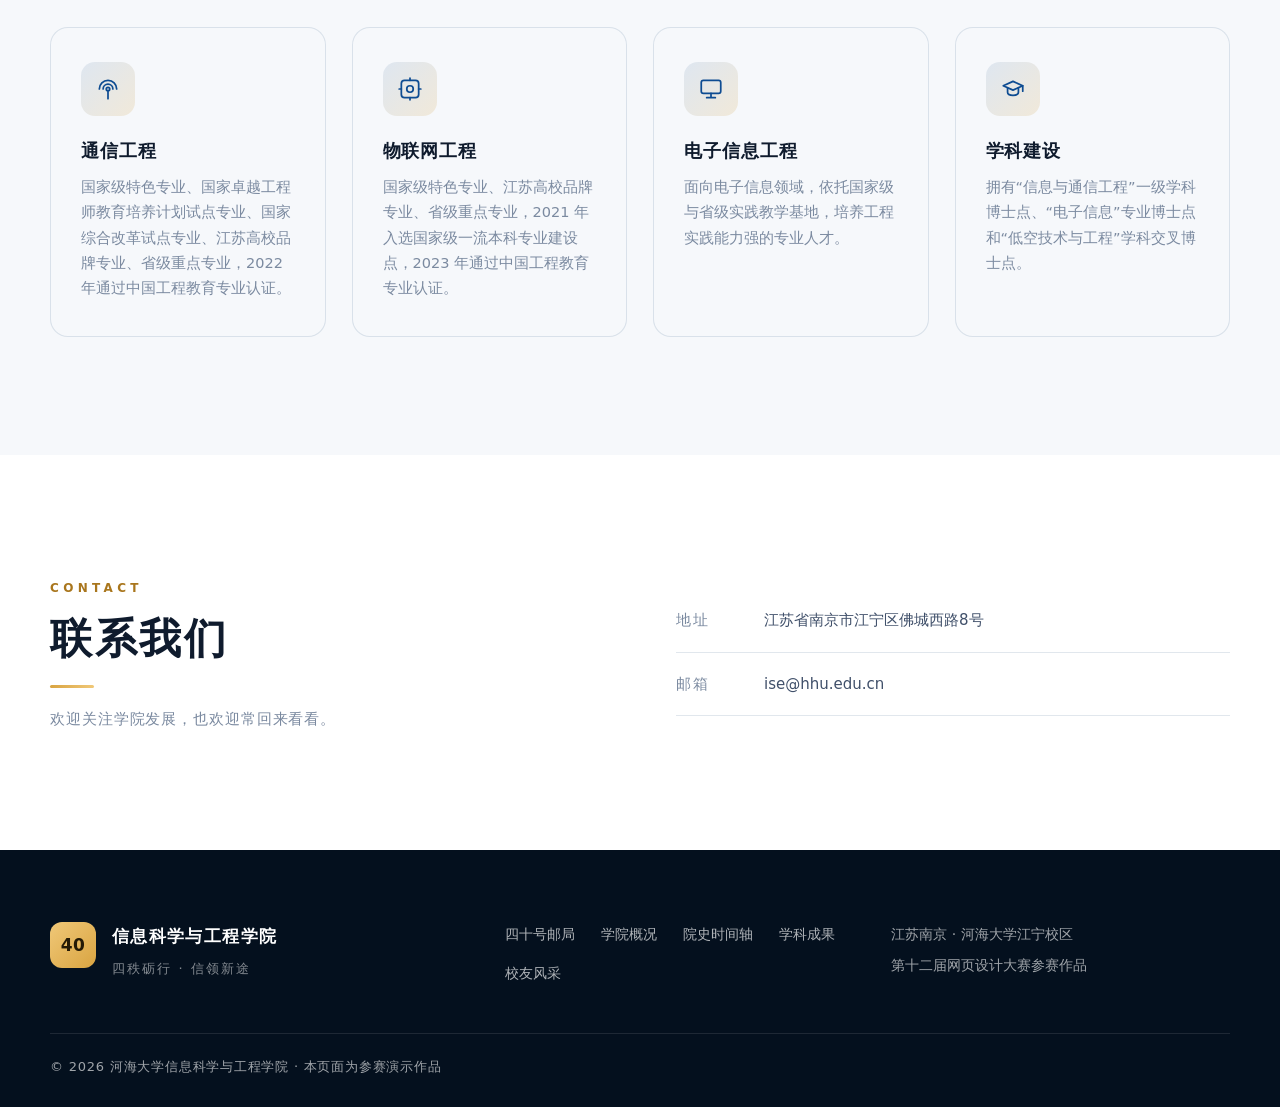
==== commit 5e31d271: "「校史时间轴」改成「院史时间轴」 这个板块从 1960 年无线电专业讲到信息科学与工程学院， 记的是学院自己的七次更名，不是河海全校的校史（校本部可追到 1915 年）。 导航四处（首页顶部/页脚、学" ====
--- a/about.html
+++ b/about.html
@@ -29,7 +29,7 @@
       <nav class="nav-links" id="navLinks" aria-label="主导航">
         <a href="index.html#blessings">四十号邮局</a>
         <a href="about.html" aria-current="page">学院概况</a>
-        <a href="index.html#history">校史时间轴</a>
+        <a href="index.html#history">院史时间轴</a>
         <a href="index.html#achievements">学科成果</a>
         <a href="index.html#alumni">校友风采</a>
       </nav>
@@ -245,7 +245,7 @@
       <nav class="footer-links" aria-label="页脚导航">
         <a href="index.html#blessings">四十号邮局</a>
         <a href="about.html">学院概况</a>
-        <a href="index.html#history">校史时间轴</a>
+        <a href="index.html#history">院史时间轴</a>
         <a href="index.html#achievements">学科成果</a>
         <a href="index.html#alumni">校友风采</a>
       </nav>
--- a/css/style.css
+++ b/css/style.css
@@ -23,6 +23,10 @@
   --radius: 18px;
   --shadow-sm: 0 6px 20px -10px rgba(6, 27, 51, 0.35);
   --shadow: 0 24px 60px -28px rgba(6, 27, 51, 0.55);
+  --nav-bg: rgba(4, 16, 30, 0.9);
+  --nav-ink: rgba(255, 255, 255, 0.82);
+  --nav-ink-hover: #ffffff;
+  --nav-hover-bg: rgba(255, 255, 255, 0.08);
   --maxw: 1180px;
   --nav-h: 76px;
 }
@@ -131,7 +135,7 @@
 }
 
 .nav.is-scrolled {
-  background: rgba(4, 16, 30, 0.9);
+  background: var(--nav-bg);
   backdrop-filter: blur(14px);
   -webkit-backdrop-filter: blur(14px);
   box-shadow: 0 12px 30px -20px rgba(0, 0, 0, 0.9);
@@ -140,7 +144,7 @@
 /* 切到板块后页面回到顶部，此时滚动监听会把 is-scrolled 摘掉，
    导航变透明会盖在浅色板块上看不清，所以用 is-solid 常驻实心 */
 .nav.is-solid {
-  background: rgba(4, 16, 30, 0.9);
+  background: var(--nav-bg);
   backdrop-filter: blur(14px);
   -webkit-backdrop-filter: blur(14px);
   box-shadow: 0 12px 30px -20px rgba(0, 0, 0, 0.9);
@@ -201,7 +205,7 @@
   position: relative;
   padding: 9px 16px;
   font-size: 15px;
-  color: rgba(255, 255, 255, 0.82);
+  color: var(--nav-ink);
   border-radius: 999px;
   transition: color 0.25s, background 0.25s;
 }
@@ -220,8 +224,8 @@
 }
 
 .nav-links a:hover {
-  color: #fff;
-  background: rgba(255, 255, 255, 0.08);
+  color: var(--nav-ink-hover);
+  background: var(--nav-hover-bg);
 }
 
 .nav-links a:hover::after {
@@ -721,9 +725,9 @@
 /* ---------- 15. 滚动入场 ---------- */
 .reveal {
   opacity: 0;
-  transform: translateY(30px);
-  transition: opacity 0.8s cubic-bezier(0.2, 0.7, 0.2, 1),
-    transform 0.8s cubic-bezier(0.2, 0.7, 0.2, 1);
+  transform: translateY(44px);
+  transition: opacity 0.95s cubic-bezier(0.2, 0.7, 0.2, 1),
+    transform 0.95s cubic-bezier(0.2, 0.7, 0.2, 1);
 }
 
 .reveal.is-visible {
@@ -979,7 +983,7 @@
 .nav-links a.is-active {
   color: #fff;
   font-weight: 600;
-  background: rgba(255, 255, 255, 0.14);
+  background: var(--nav-hover-bg);
 }
 
 .nav-links a.is-active::after {
@@ -991,4 +995,303 @@
   font-weight: 600;
 }
 
-
+/* =========================================================
+   板块切换：整块滑入 + 淡入
+   ========================================================= */
+[data-panel].is-entering {
+  animation: panelIn 1.8s cubic-bezier(0.25, 0.8, 0.35, 1) both;
+}
+
+@keyframes panelIn {
+  from {
+    opacity: 0;
+    transform: translateY(100px);
+  }
+  to {
+    opacity: 1;
+    transform: none;
+  }
+}
+
+/* =========================================================
+   主题切换：静谧蓝 / 珊瑚粉
+   只覆盖变量，不改任何布局规则
+   ========================================================= */
+
+[data-theme="blue"] {
+  --nav-bg: rgba(20, 33, 61, 0.94);
+  --nav-ink: rgba(226, 236, 250, 0.82);
+  --nav-ink-hover: #ffffff;
+  --nav-hover-bg: rgba(255, 255, 255, 0.10);
+  --blue-900: #14213d;
+  --blue-800: #1b2e52;
+  --blue-700: #2e4a85;
+  --blue-600: #4167b1;
+  --blue-400: #6e93d6;
+  --gold: #6e93d6;
+  --gold-soft: #b9cff0;
+  --gold-deep: #35538f;
+  --ink: #1b1f23;
+  --text: #43505f;
+  --muted: #7b8794;
+  --line: rgba(65, 103, 177, 0.16);
+  --bg: #eef6fb;
+  --white: #ffffff;
+}
+
+[data-theme="rose"] {
+  --nav-bg: rgba(42, 31, 36, 0.94);
+  --nav-ink: rgba(255, 240, 240, 0.82);
+  --nav-ink-hover: #ffffff;
+  --nav-hover-bg: rgba(255, 255, 255, 0.10);
+  --blue-900: #2a1f24;
+  --blue-800: #3b2a31;
+  --blue-700: #6e4351;
+  --blue-600: #ef6078;
+  --blue-400: #f58fa1;
+  --gold: #c689aa;
+  --gold-soft: #e3b9cc;
+  --gold-deep: #a6638a;
+  --ink: #1b1f23;
+  --text: #4a4046;
+  --muted: #8a7c83;
+  --line: rgba(239, 96, 120, 0.18);
+  --bg: #f9f7ea;
+  --white: #fffdf6;
+}
+
+/* ---------- 切换按钮 ---------- */
+.theme-fab {
+  position: fixed;
+  right: 22px;
+  bottom: 22px;
+  /* 邮局写信 / 邮票浮层是 960，按钮要压在其下，不然会浮在遮罩上面 */
+  z-index: 950;
+  width: 46px;
+  height: 46px;
+  display: grid;
+  place-items: center;
+  border: 1px solid var(--line);
+  border-radius: 50%;
+  background: var(--white);
+  color: var(--blue-600);
+  box-shadow: 0 10px 26px -14px rgba(6, 27, 51, 0.6);
+  cursor: pointer;
+  transition: transform 0.25s ease, box-shadow 0.25s ease, opacity 0.2s ease;
+}
+
+.theme-fab:hover {
+  transform: translateY(-2px);
+  box-shadow: 0 14px 30px -14px rgba(6, 27, 51, 0.7);
+}
+
+.theme-fab svg {
+  width: 20px;
+  height: 20px;
+}
+
+/* 邮局写信 / 拆信浮层的父级 .panel 有 transform，自成层叠上下文，
+   光靠 z-index 压不住这个固定按钮，所以浮层打开时直接把它收起来 */
+body.po-modal-open .theme-fab,
+body.po-modal-open .theme-panel {
+  opacity: 0;
+  pointer-events: none;
+  transform: translateY(10px) scale(0.96);
+}
+
+/* ---------- 面板 ---------- */
+.theme-panel {
+  position: fixed;
+  right: 22px;
+  bottom: 78px;
+  z-index: 951;
+  width: 208px;
+  padding: 10px;
+  background: var(--white);
+  border: 1px solid var(--line);
+  border-radius: 12px;
+  box-shadow: 0 22px 48px -24px rgba(6, 27, 51, 0.6);
+  opacity: 0;
+  transform: translateY(8px) scale(0.98);
+  pointer-events: none;
+  transition: opacity 0.2s ease, transform 0.2s ease;
+}
+
+.theme-panel.is-open {
+  opacity: 1;
+  transform: none;
+  pointer-events: auto;
+}
+
+.theme-panel h4 {
+  margin: 4px 6px 8px;
+  font-size: 12px;
+  font-weight: 600;
+  letter-spacing: 0.1em;
+  color: var(--muted);
+}
+
+.theme-opt {
+  display: flex;
+  align-items: center;
+  gap: 10px;
+  width: 100%;
+  padding: 8px 8px;
+  border: none;
+  border-radius: 8px;
+  background: none;
+  font-size: 13px;
+  color: var(--text);
+  text-align: left;
+  cursor: pointer;
+  transition: background 0.2s ease;
+}
+
+.theme-opt:hover {
+  background: var(--bg);
+}
+
+.theme-opt.is-active {
+  background: var(--bg);
+  font-weight: 600;
+  color: var(--ink);
+}
+
+.theme-chip {
+  flex: 0 0 20px;
+  width: 20px;
+  height: 20px;
+  border-radius: 50%;
+  box-shadow: inset 0 0 0 2px rgba(255, 255, 255, 0.8);
+}
+
+.theme-chip--default {
+  background: linear-gradient(135deg, #0e4c92 50%, #d9a441 50%);
+}
+
+.theme-chip--blue {
+  background: linear-gradient(135deg, #4167b1 50%, #def0f9 50%);
+}
+
+.theme-chip--rose {
+  background: linear-gradient(135deg, #ef6078 50%, #c689aa 50%);
+}
+
+@media (max-width: 560px) {
+  .theme-fab {
+    right: 14px;
+    bottom: 14px;
+    width: 42px;
+    height: 42px;
+  }
+
+  .theme-panel {
+    right: 14px;
+    bottom: 66px;
+  }
+}
+
+/* ---------- 黑金 · 深色 ---------- */
+[data-theme="noir"] {
+  --nav-bg: rgba(16, 16, 16, 0.94);
+  --nav-ink: rgba(242, 242, 242, 0.82);
+  --nav-ink-hover: #c29d59;
+  --nav-hover-bg: rgba(194, 157, 89, 0.16);
+  --blue-900: #101010;
+  --blue-800: #161616;
+  --blue-700: #1a1a1a;
+  --blue-600: #c29d59;
+  --blue-400: #d9bb84;
+  --gold: #c29d59;
+  --gold-soft: #e0c793;
+  --gold-deep: #a8802f;
+  --ink: #f2f2f2;
+  --text: #cfcfcf;
+  --muted: #8f8f8f;
+  --line: rgba(194, 157, 89, 0.22);
+  --bg: #1c1c1c;
+  --white: #242424;
+  color-scheme: dark;
+}
+
+/* ---------- 棕米 · 大地色 ---------- */
+[data-theme="mocha"] {
+  --nav-bg: rgba(43, 36, 32, 0.94);
+  --nav-ink: rgba(250, 240, 222, 0.85);
+  --nav-ink-hover: #fbf7ef;
+  --nav-hover-bg: rgba(251, 247, 239, 0.12);
+  --blue-900: #2b2420;
+  --blue-800: #382f29;
+  --blue-700: #6b5443;
+  --blue-600: #b57743;
+  --blue-400: #cf9a6d;
+  --gold: #b57743;
+  --gold-soft: #dcc3a4;
+  --gold-deep: #8e5a30;
+  --ink: #352e2a;
+  --text: #4a4038;
+  --muted: #8a7a6b;
+  --line: rgba(53, 46, 42, 0.18);
+  --bg: #ebdec6;
+  --white: #fbf7ef;
+}
+
+/* ---------- 绿粉 · 森系 ---------- */
+[data-theme="sage"] {
+  --nav-bg: rgba(43, 58, 43, 0.94);
+  --nav-ink: rgba(244, 250, 240, 0.85);
+  --nav-ink-hover: #ffffff;
+  --nav-hover-bg: rgba(255, 255, 255, 0.12);
+  --blue-900: #2b3a2b;
+  --blue-800: #354835;
+  --blue-700: #44603f;
+  --blue-600: #567357;
+  --blue-400: #7fa07a;
+  --gold: #e58889;
+  --gold-soft: #f2b3b4;
+  --gold-deep: #c26364;
+  --ink: #2f3d2f;
+  --text: #4b5a4b;
+  --muted: #8a9a88;
+  --line: rgba(86, 115, 87, 0.2);
+  --bg: #f9f0ed;
+  --white: #fffdfc;
+}
+
+.theme-chip--noir {
+  background: linear-gradient(135deg, #1c1c1c 50%, #c29d59 50%);
+}
+
+.theme-chip--mocha {
+  background: linear-gradient(135deg, #352e2a 50%, #b57743 50%);
+}
+
+.theme-chip--sage {
+  background: linear-gradient(135deg, #567357 50%, #e58889 50%);
+}
+
+/* ---------- 赤金 · 中国红 ---------- */
+[data-theme="crimson"] {
+  --nav-bg: rgba(0, 48, 73, 0.94);
+  --nav-ink: rgba(248, 233, 161, 0.86);
+  --nav-ink-hover: #f8e9a1;
+  --nav-hover-bg: rgba(248, 233, 161, 0.14);
+  --blue-900: #003049;
+  --blue-800: #00263a;
+  --blue-700: #00405f;
+  --blue-600: #d62828;
+  --blue-400: #e85c5c;
+  --gold: #d62828;
+  --gold-soft: #f8e9a1;
+  --gold-deep: #a81f1f;
+  --ink: #10222e;
+  --text: #3a4a56;
+  --muted: #7d8b96;
+  --line: rgba(0, 48, 73, 0.16);
+  --bg: #fbf9f2;
+  --white: #ffffff;
+}
+
+.theme-chip--crimson {
+  background: linear-gradient(135deg, #d62828 50%, #003049 50%);
+}
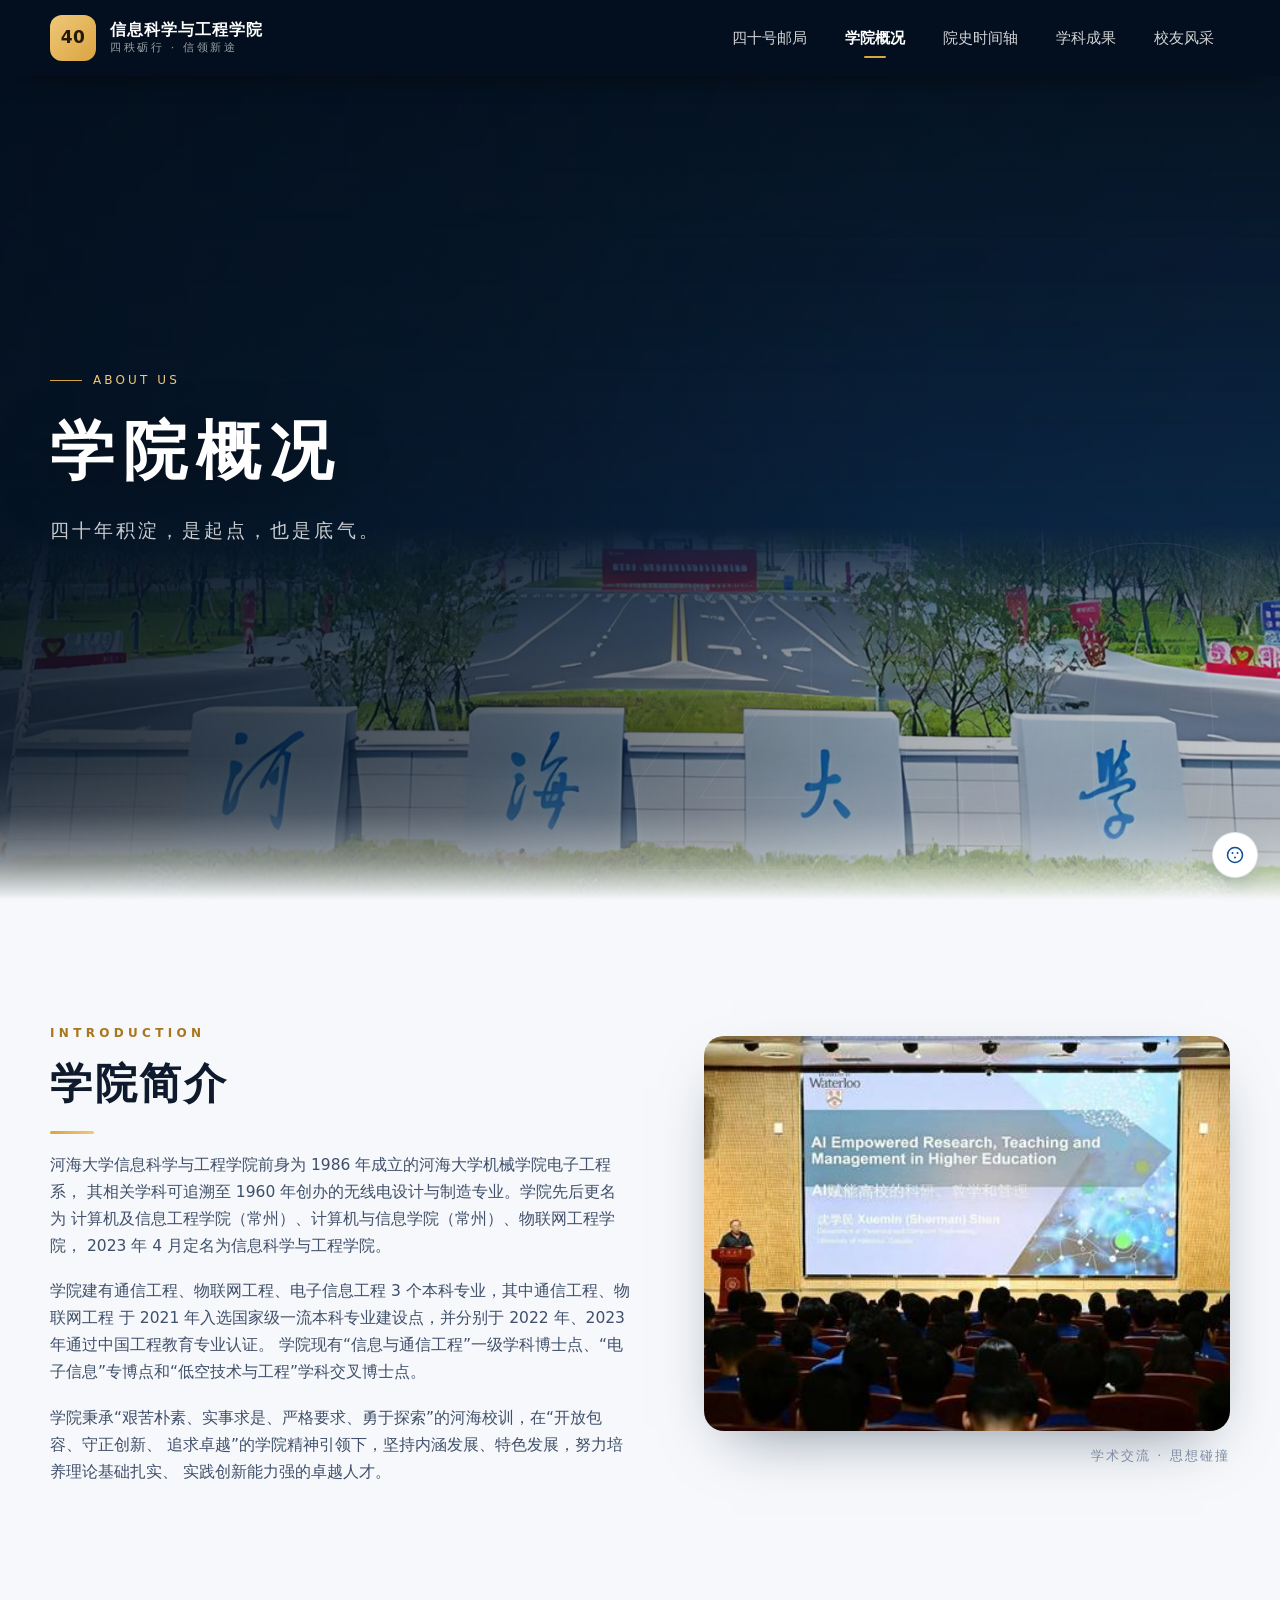
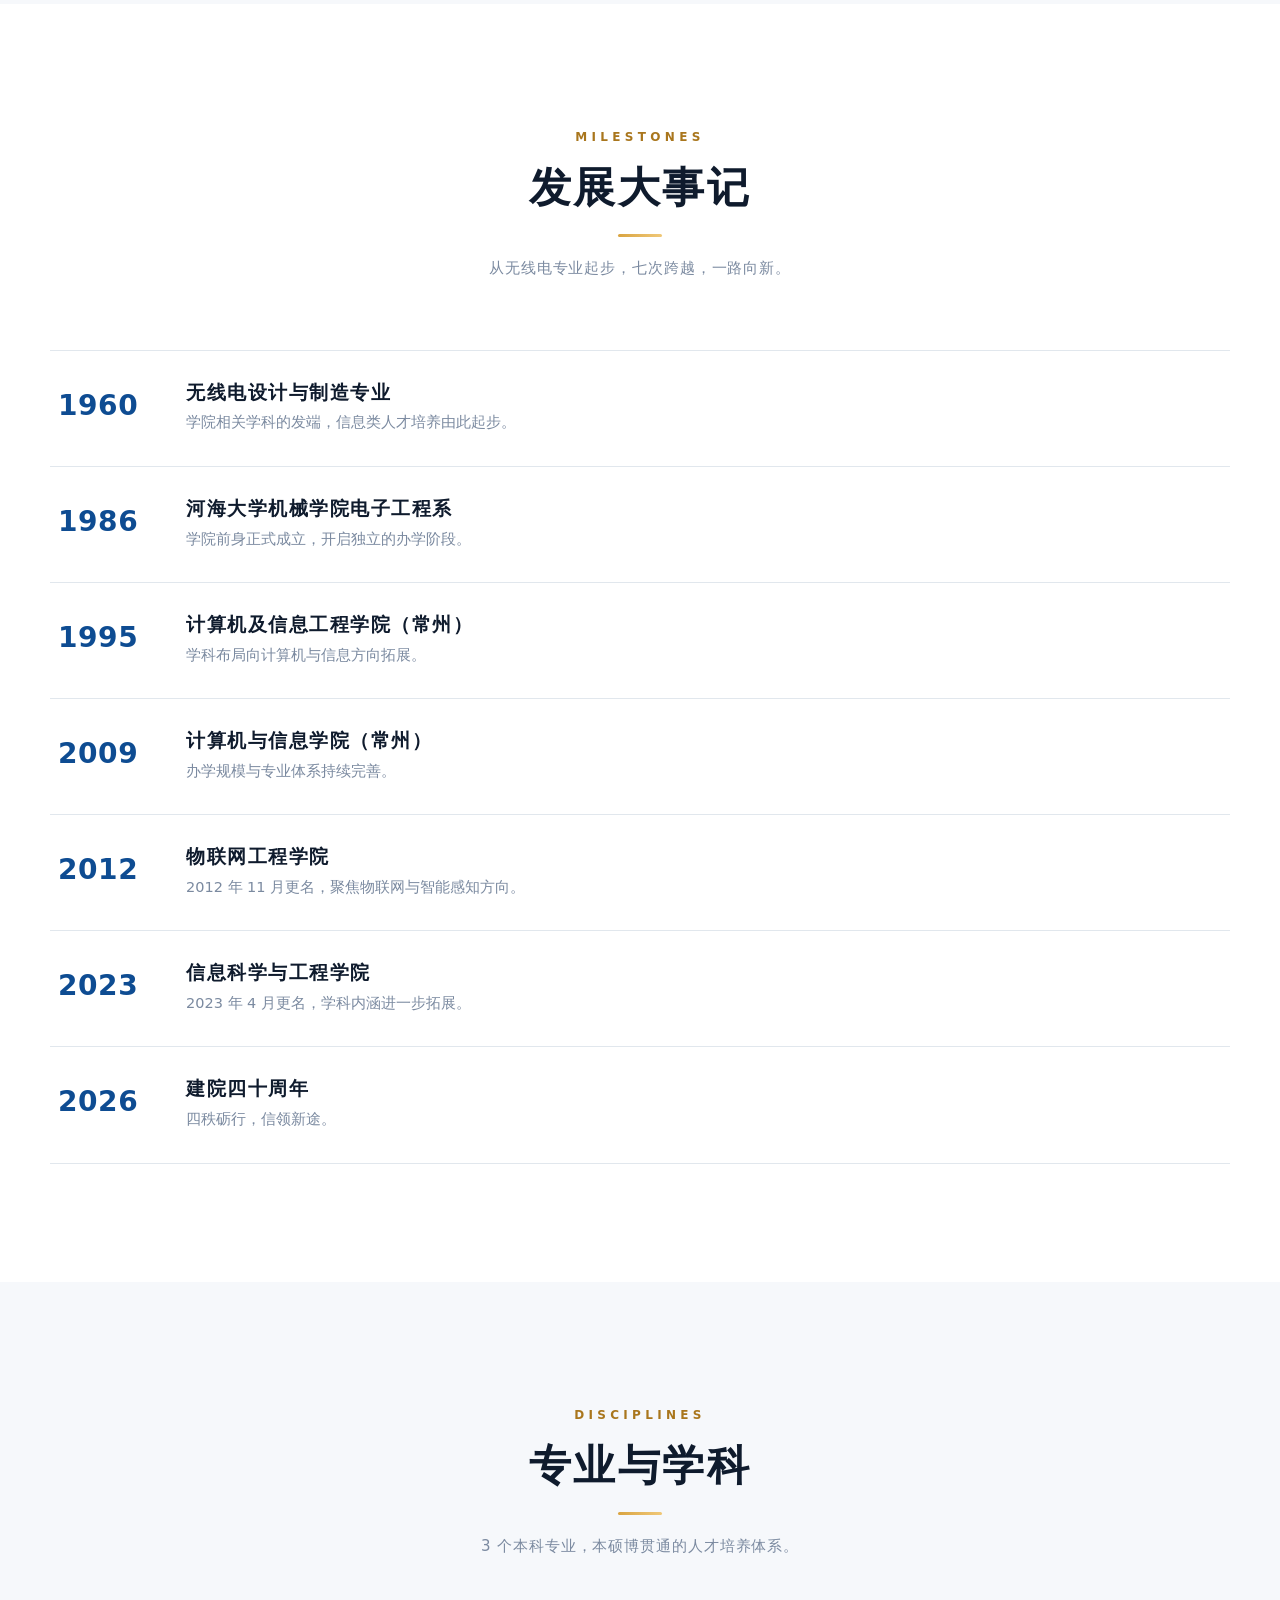
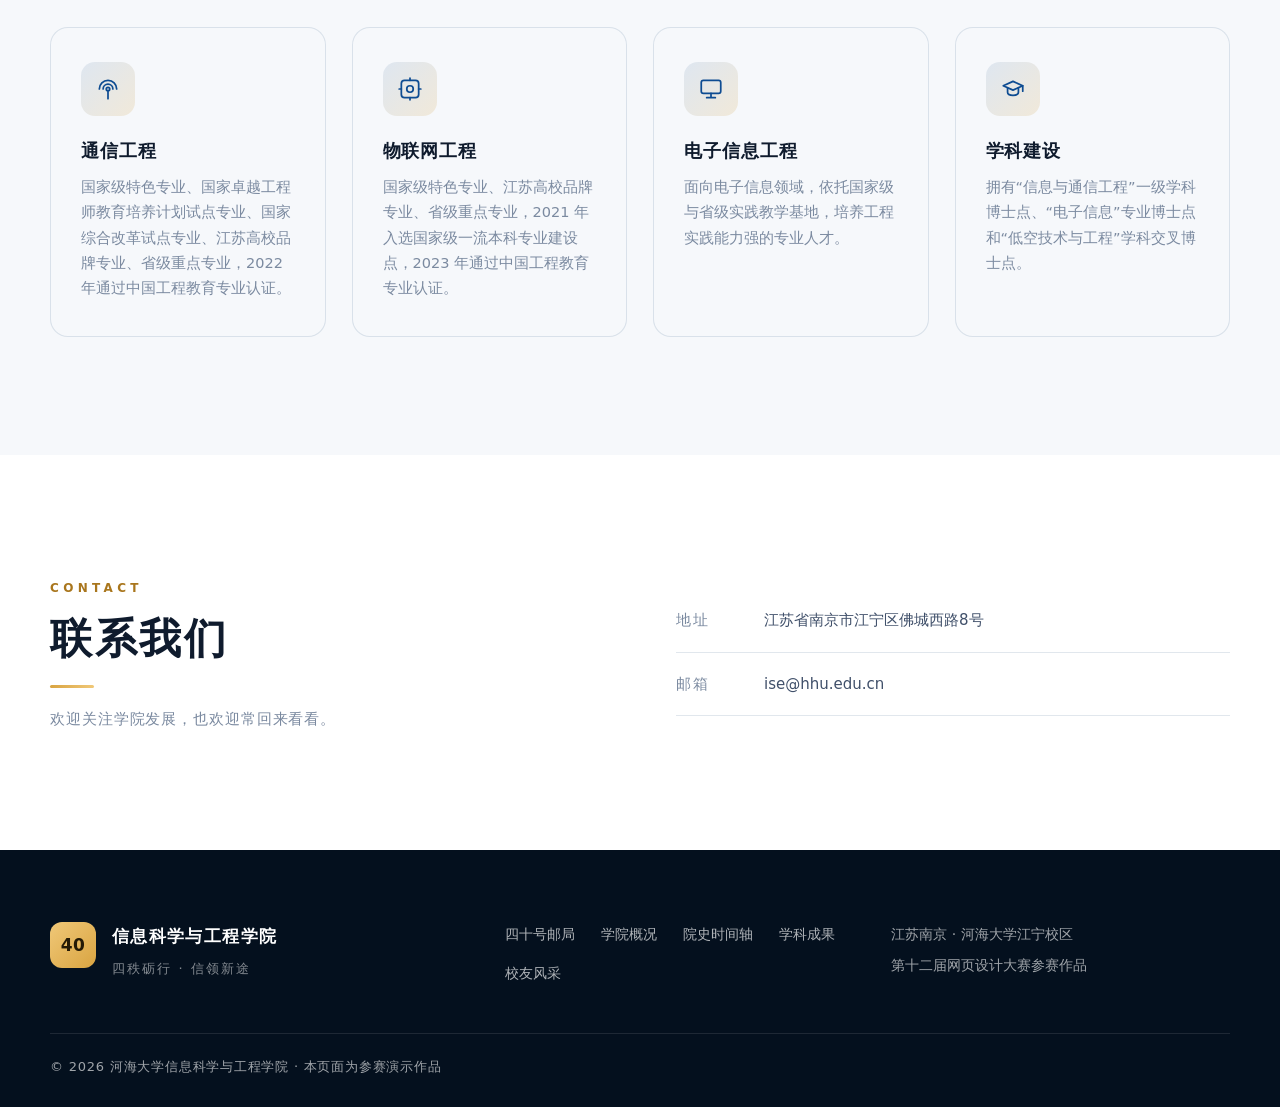
==== commit 9e0e6888: "学院概况页导航改为实色" ====
--- a/about.html
+++ b/about.html
@@ -16,7 +16,7 @@
   <div class="progress" id="progress" aria-hidden="true"></div>
 
   <!-- ===== 导航 ===== -->
-  <header class="nav" id="nav">
+  <header class="nav is-solid" id="nav">
     <div class="container nav-inner">
       <a class="brand" href="index.html" aria-label="返回首页">
         <span class="brand-mark">40</span>
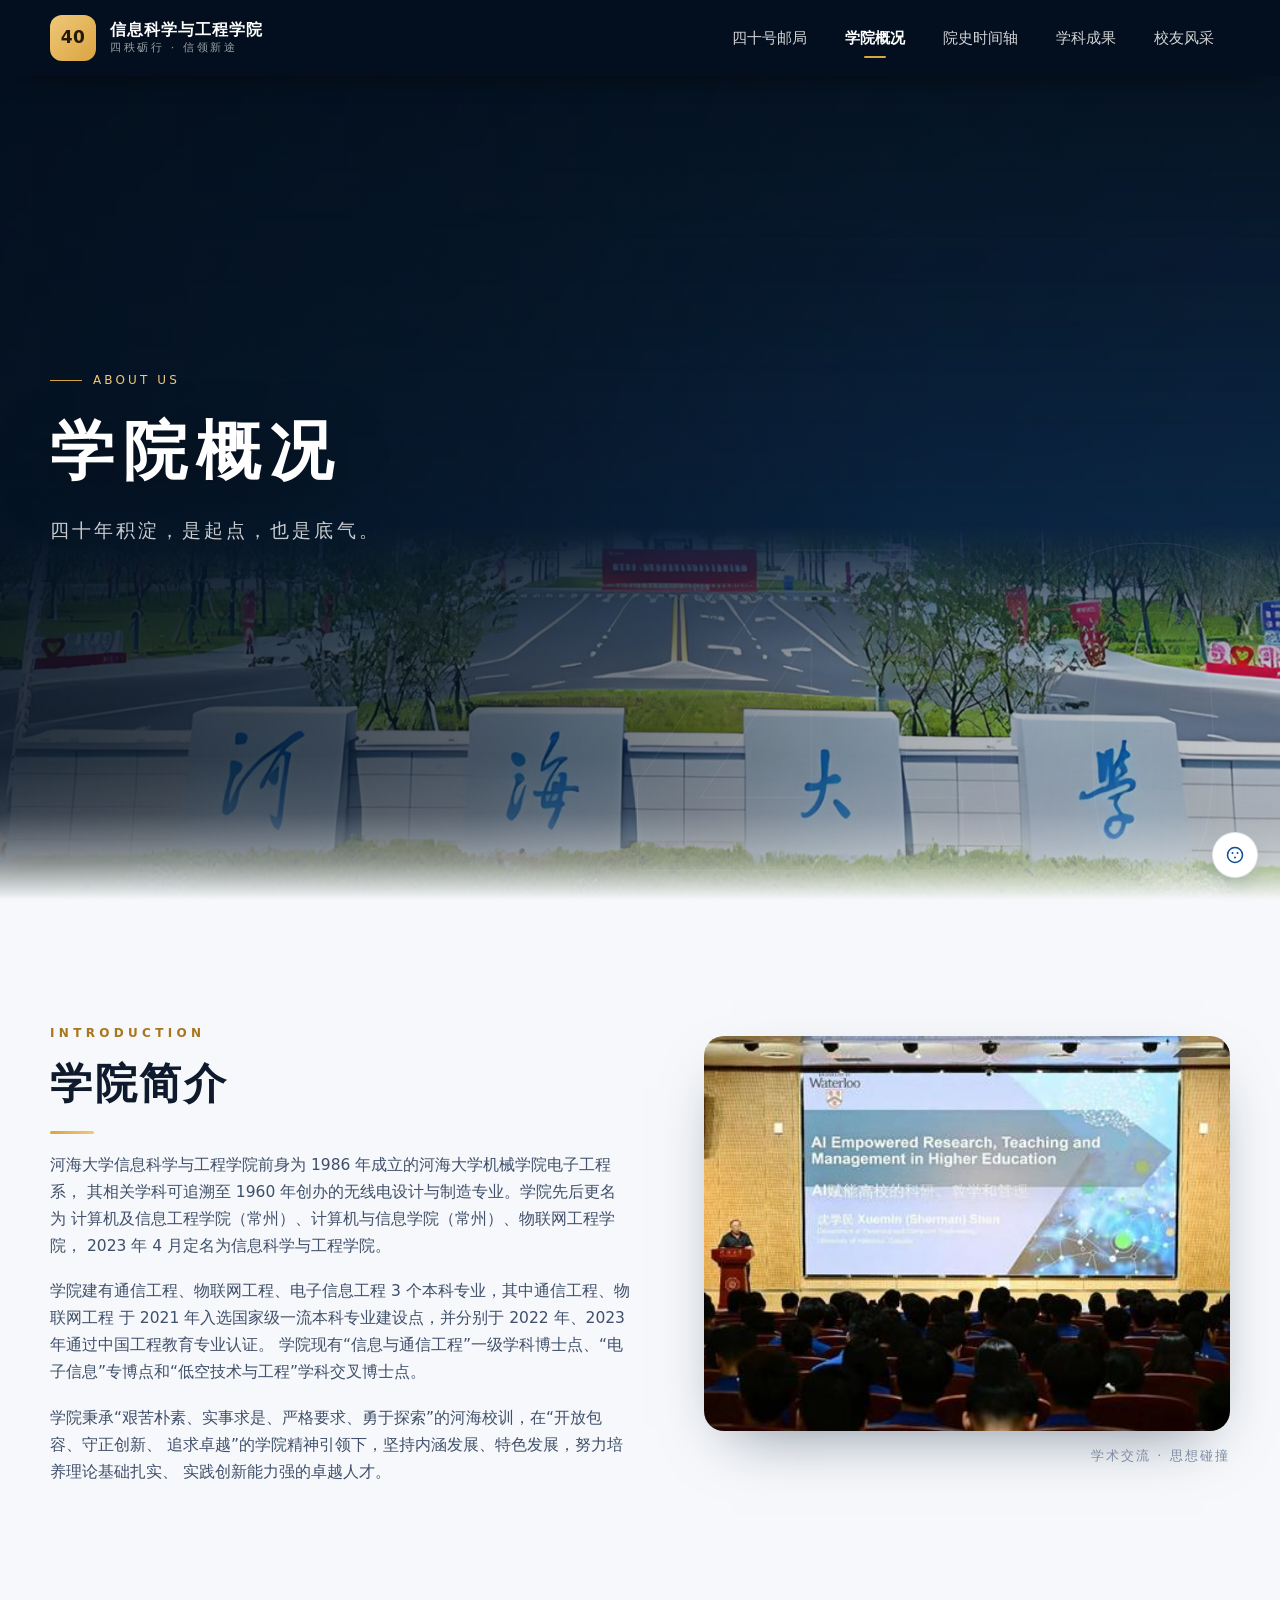
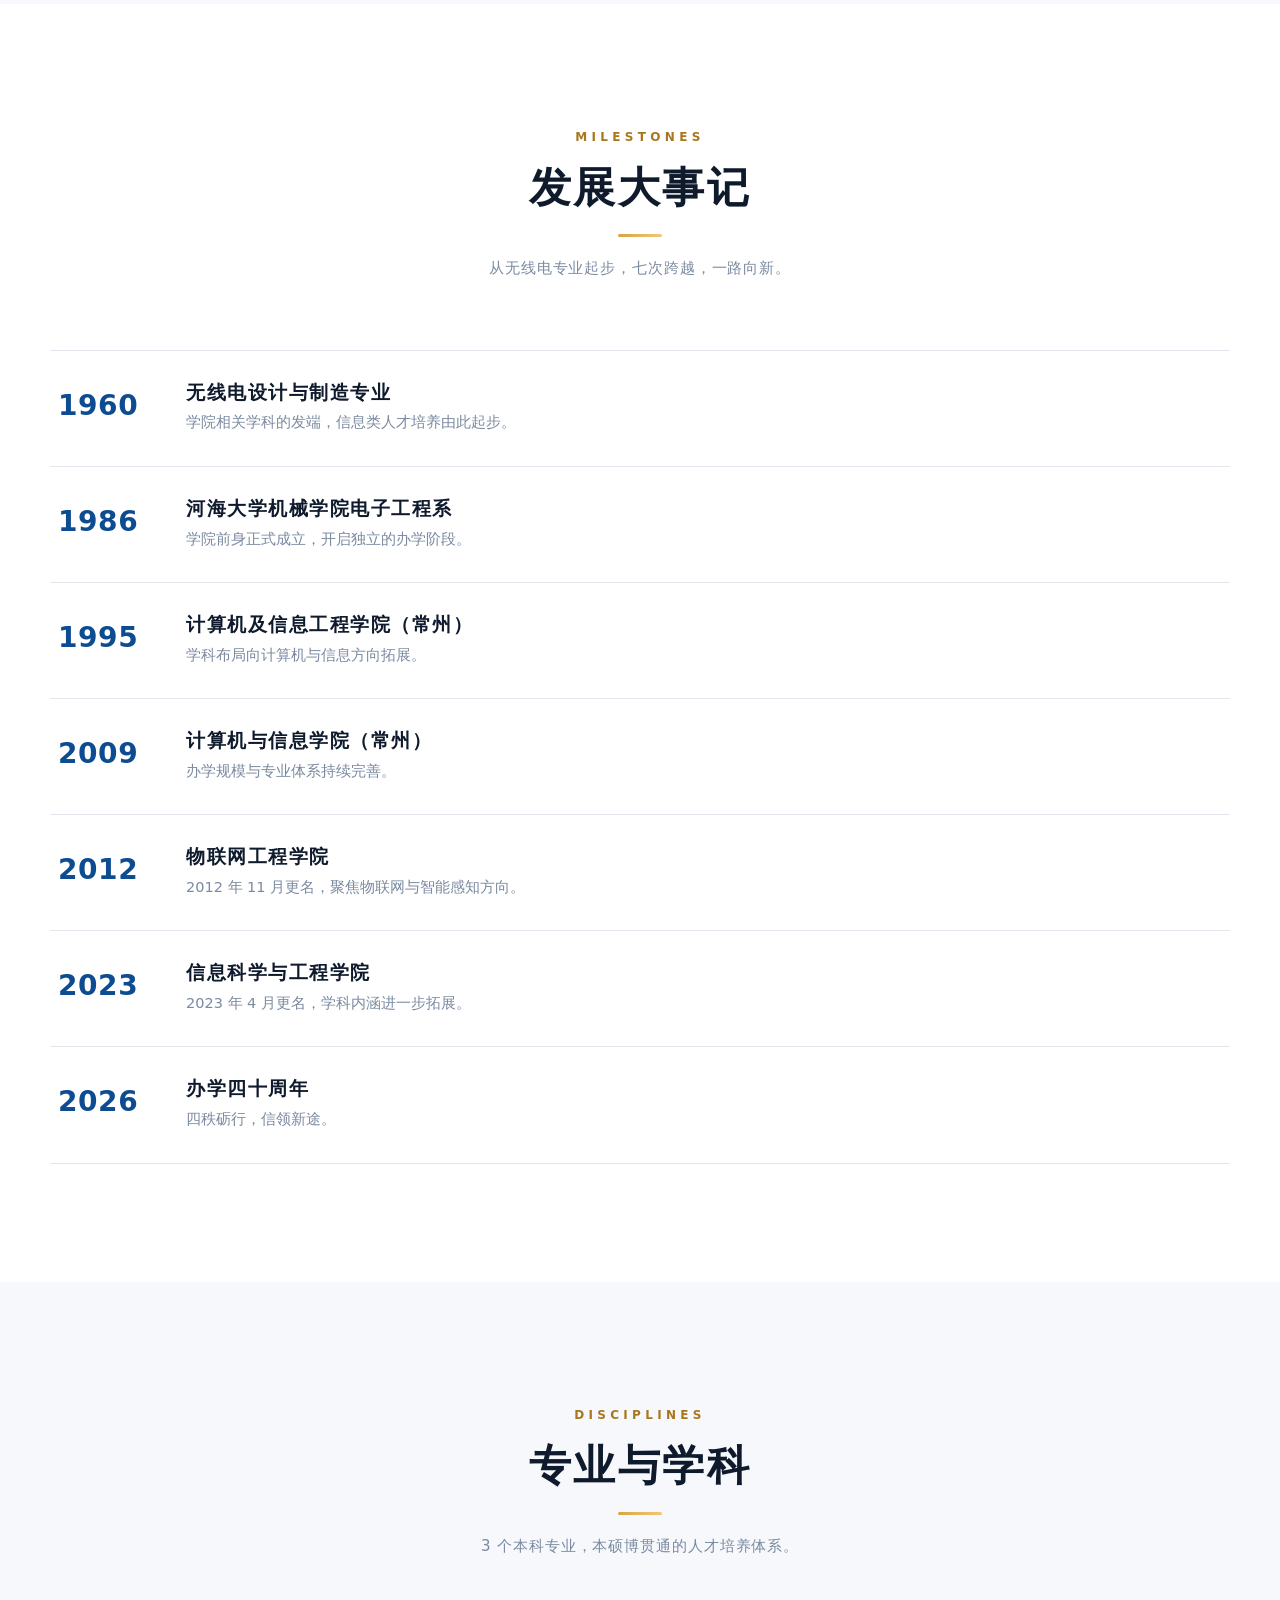
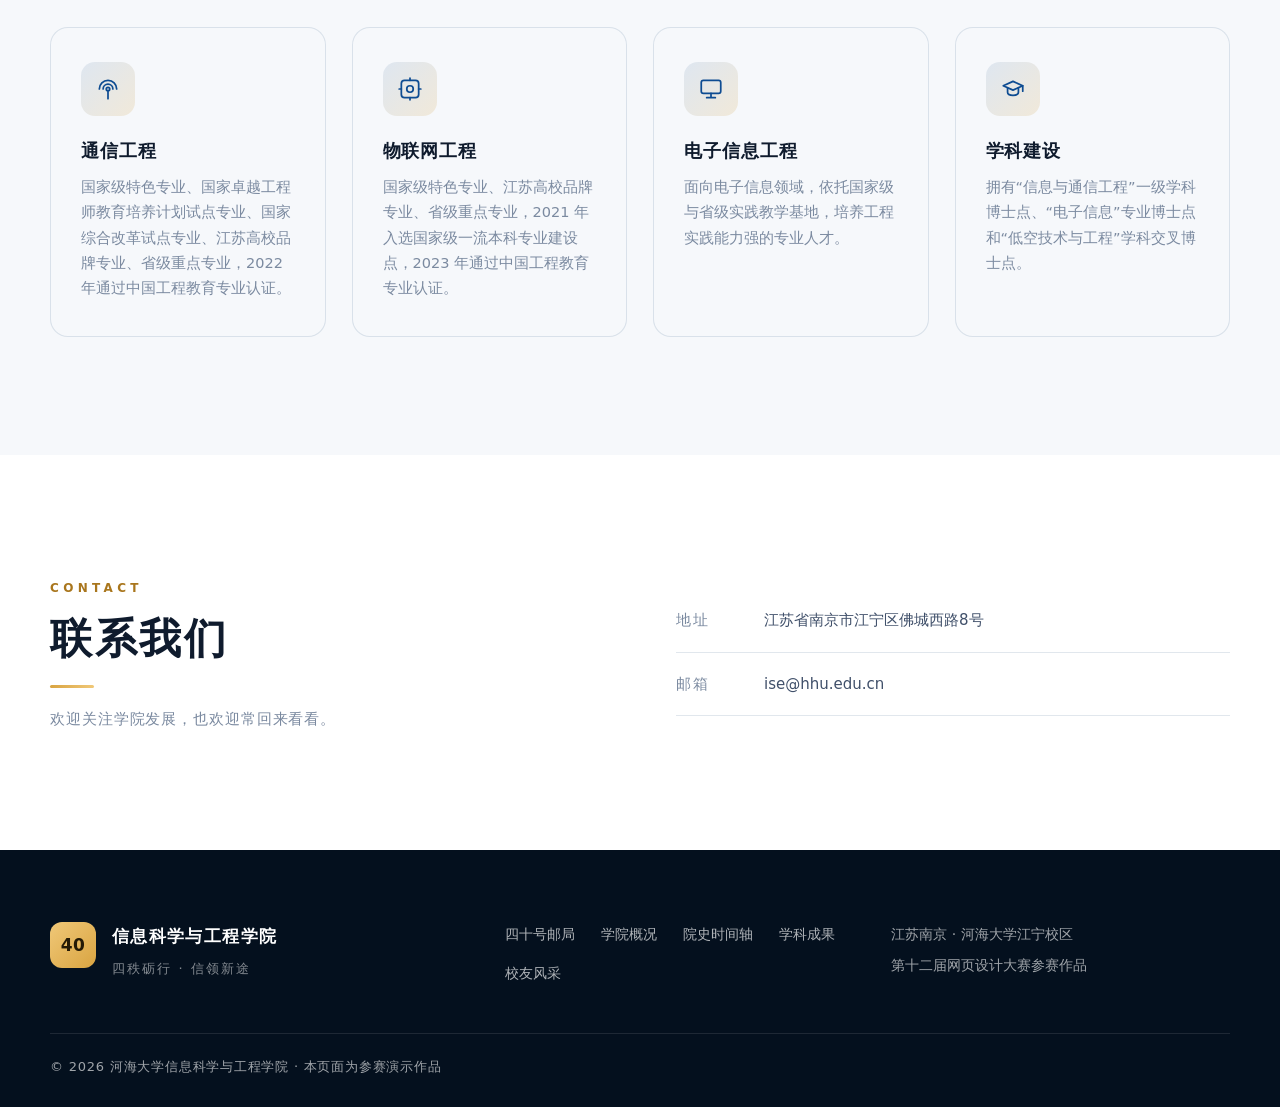
==== commit c5900c7c: "体检后的一轮打磨：编号、空态文案、动画节奏、分享卡片、手机搜索条 1. 板块编号按导航重排：邮局 01（原来还挂着删首页前的 04）、院史 02、    学科 03、校友 04；顺手把「04 / Po" ====
--- a/about.html
+++ b/about.html
@@ -5,6 +5,18 @@
   <meta name="viewport" content="width=device-width, initial-scale=1.0" />
   <title>学院概况 ｜ 四秩砺行 · 信领新途</title>
   <meta name="description" content="河海大学信息科学与工程学院概况：历史沿革、学科方向、办学成果。" />
+  <link rel="icon" href="images/favicon.svg" type="image/svg+xml" />
+  <meta name="theme-color" content="#0B2239" />
+  <!-- 分享卡片：微信/群里发链接时显示的那张封面图，必须用绝对地址 -->
+  <meta property="og:type" content="website" />
+  <meta property="og:site_name" content="四秩砺行 · 信领新途" />
+  <meta property="og:title" content="学院概况 ｜ 四秩砺行 · 信领新途" />
+  <meta property="og:description" content="河海大学信息科学与工程学院概况：历史沿革、学科方向、办学成果。" />
+  <meta property="og:url" content="https://weald-chrona.github.io/hhu-40th-postoffice/about.html" />
+  <meta property="og:image" content="https://weald-chrona.github.io/hhu-40th-postoffice/images/og-cover.jpg" />
+  <meta property="og:image:width" content="1200" />
+  <meta property="og:image:height" content="630" />
+  <meta name="twitter:card" content="summary_large_image" />
   <link rel="stylesheet" href="css/style.css" />
   <!-- 拆板块的时候这两份被漏掉了：assets-inline 给 .hero-bg 供图，
        responsive 管窄屏单栏，少了它们 hero 发灰、手机上两栏挤一行 -->
@@ -141,7 +153,7 @@
           <article class="milestone reveal">
             <span class="milestone-year">2026</span>
             <div>
-              <h3>建院四十周年</h3>
+              <h3>办学四十周年</h3>
               <p>四秩砺行，信领新途。</p>
             </div>
           </article>
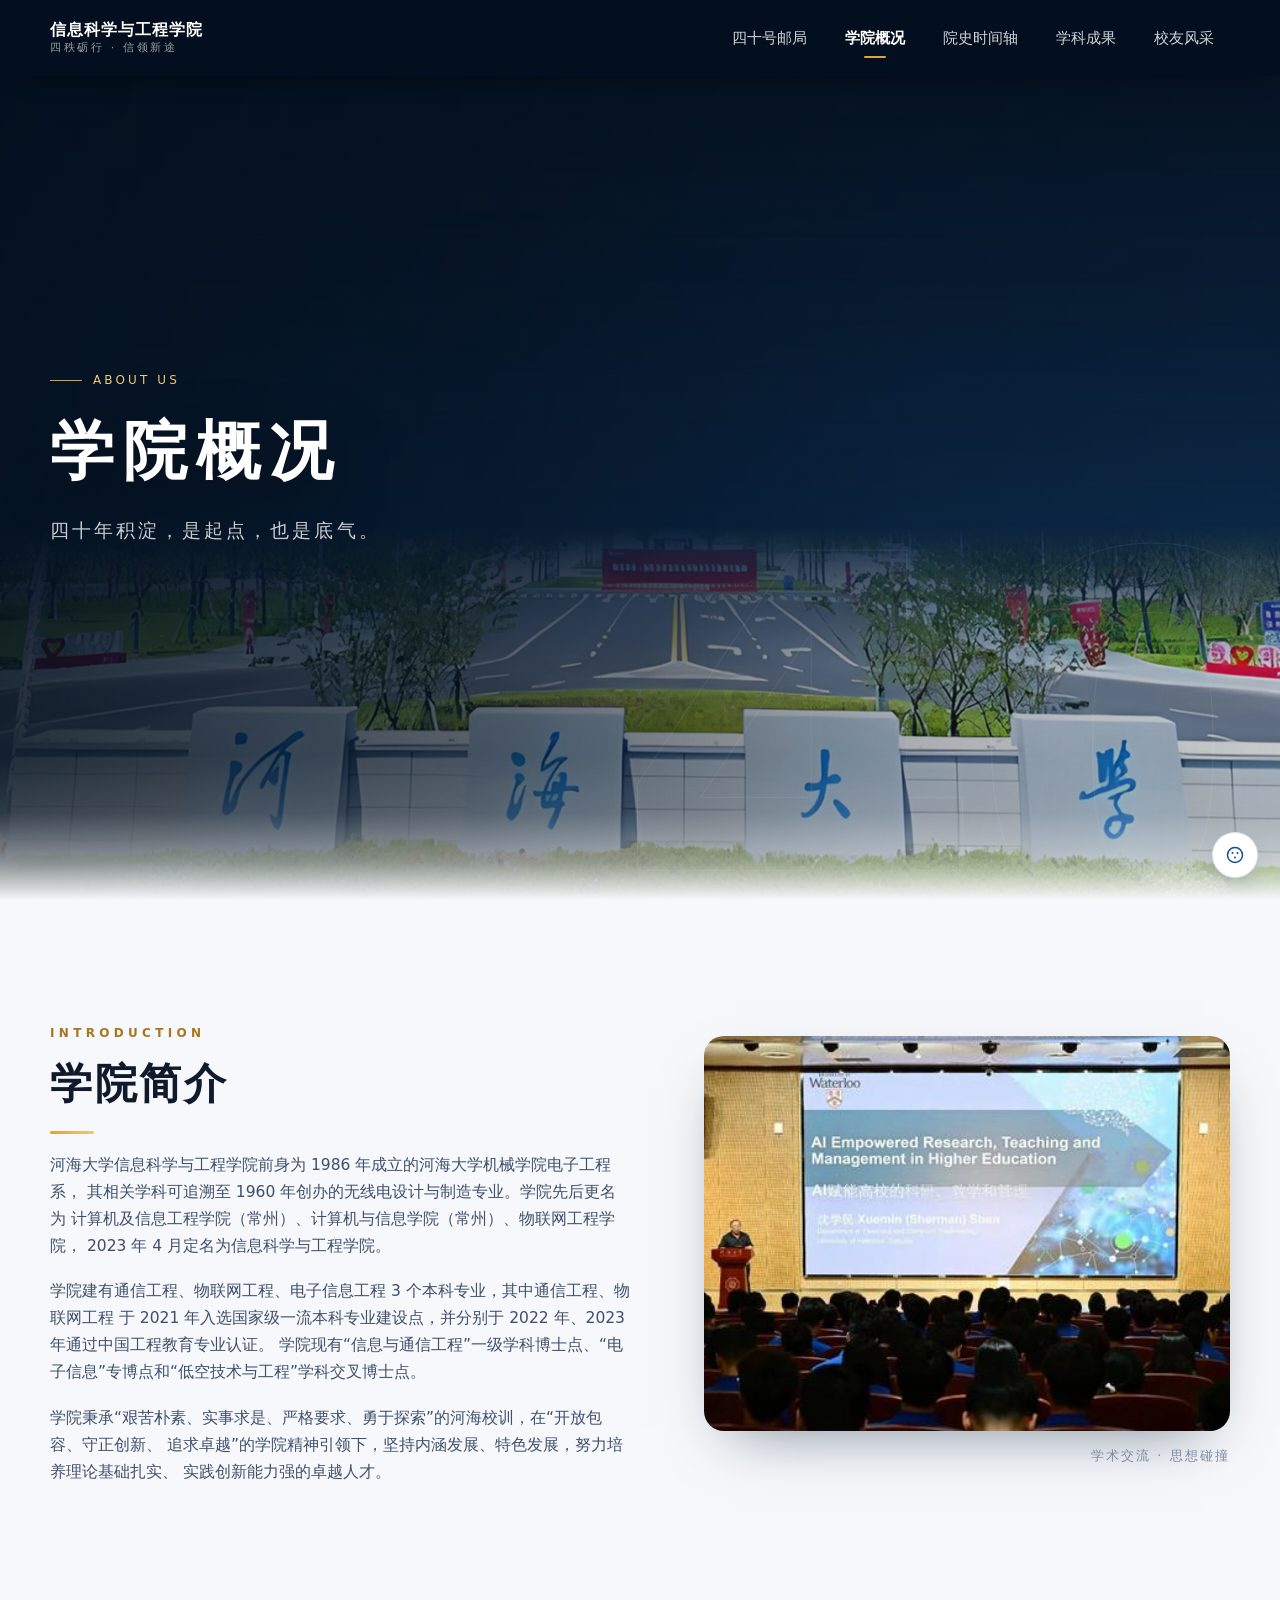
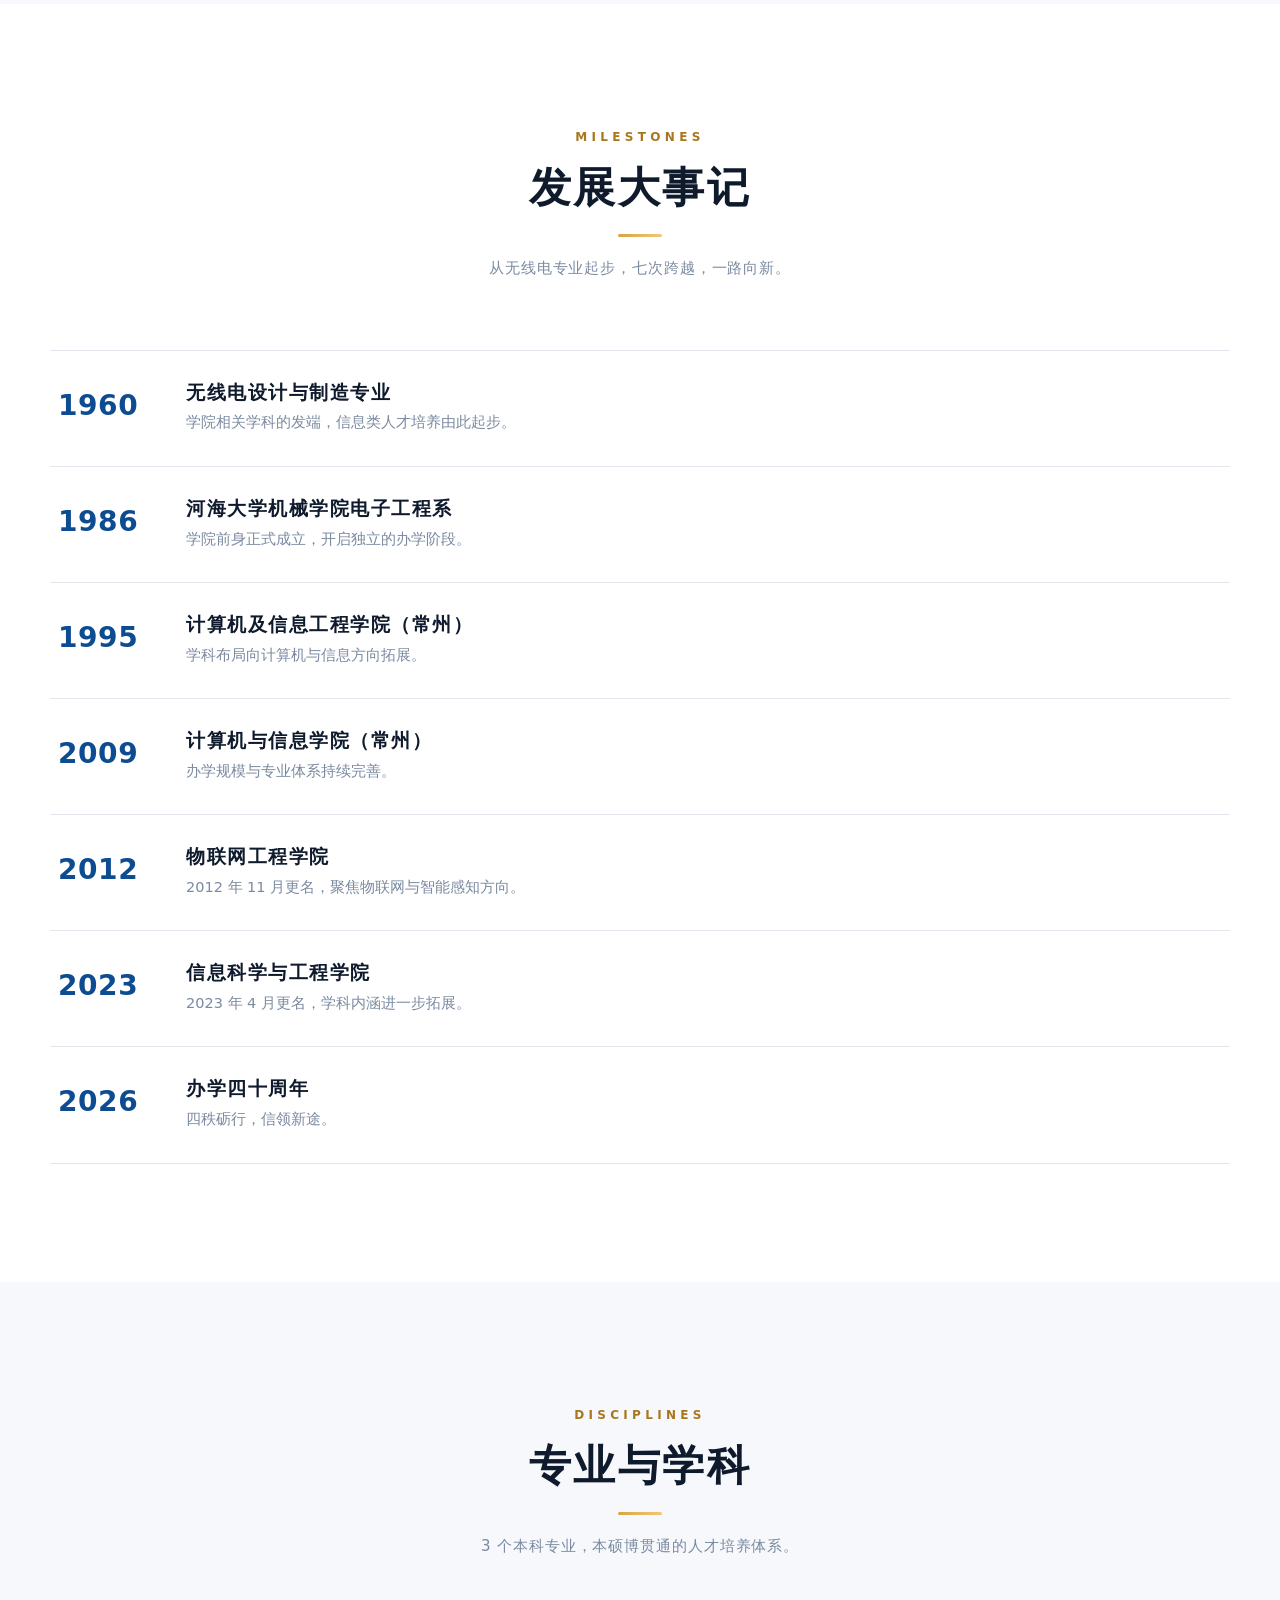
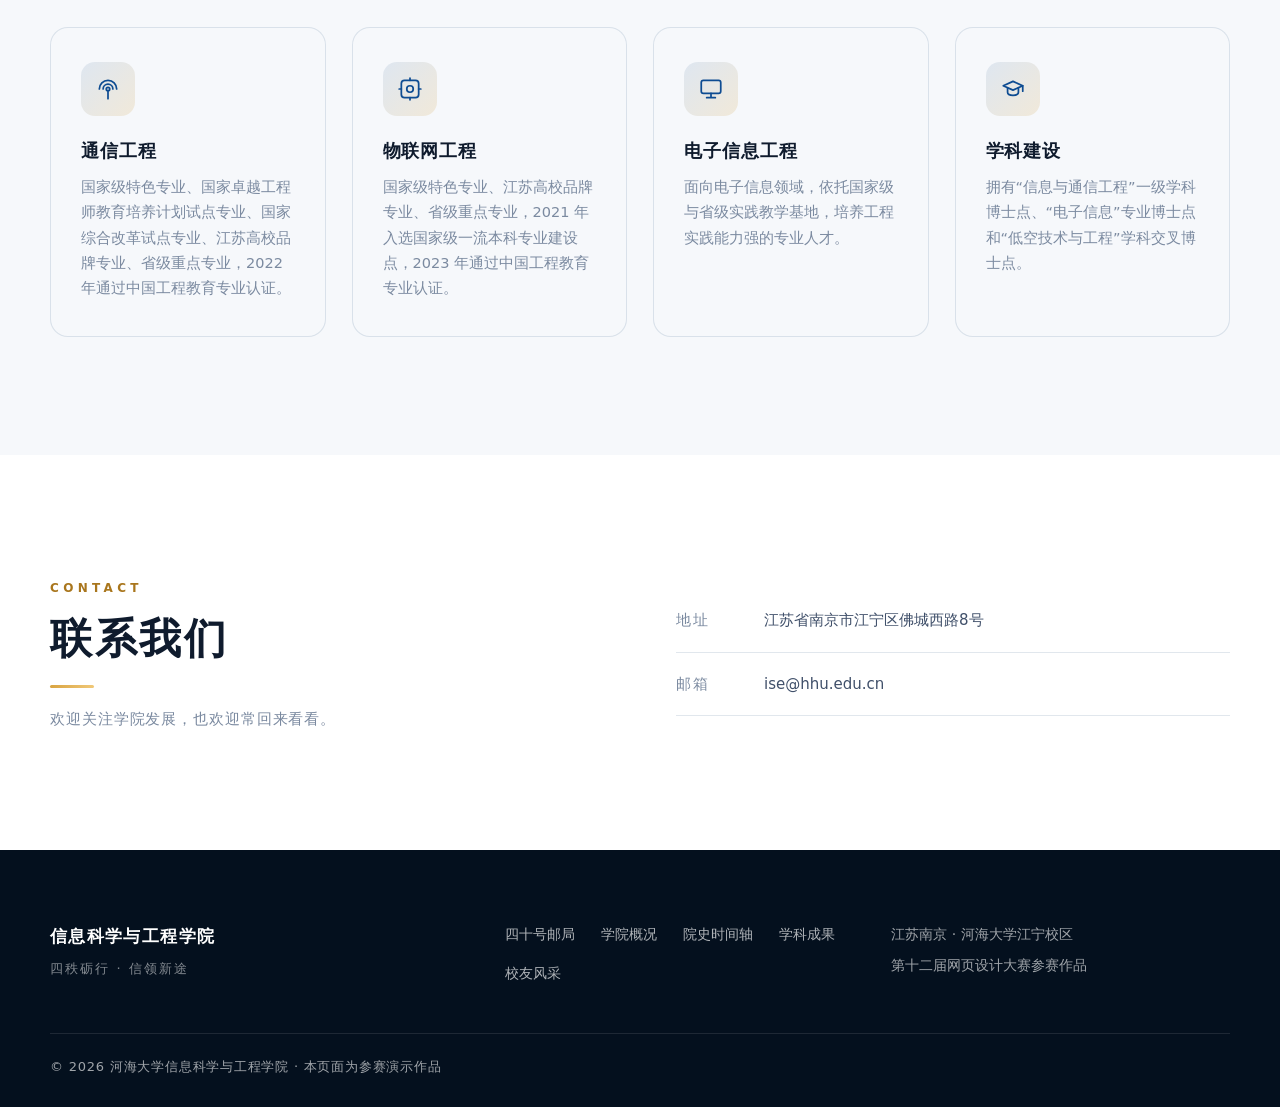
==== commit c18ea0ec: "导航和页脚去掉「40」方块，学院名直接靠左 .brand-mark 只在导航和页脚各用一次，两处一起删；品牌文字保留， 连同 .brand-mark 的样式规则一起清掉，不留死代码。" ====
--- a/about.html
+++ b/about.html
@@ -6,6 +6,7 @@
   <title>学院概况 ｜ 四秩砺行 · 信领新途</title>
   <meta name="description" content="河海大学信息科学与工程学院概况：历史沿革、学科方向、办学成果。" />
   <link rel="icon" href="images/favicon.svg" type="image/svg+xml" />
+  <link rel="apple-touch-icon" href="images/apple-touch-icon.png" />
   <meta name="theme-color" content="#0B2239" />
   <!-- 分享卡片：微信/群里发链接时显示的那张封面图，必须用绝对地址 -->
   <meta property="og:type" content="website" />
@@ -31,7 +32,6 @@
   <header class="nav is-solid" id="nav">
     <div class="container nav-inner">
       <a class="brand" href="index.html" aria-label="返回首页">
-        <span class="brand-mark">40</span>
         <span class="brand-text">
           信息科学与工程学院
           <small>四秩砺行 · 信领新途</small>
@@ -247,7 +247,6 @@
   <footer class="footer">
     <div class="container footer-grid">
       <div class="footer-brand">
-        <span class="brand-mark">40</span>
         <div>
           <strong>信息科学与工程学院</strong>
           <p>四秩砺行 · 信领新途</p>
--- a/css/style.css
+++ b/css/style.css
@@ -24,6 +24,10 @@
   --shadow-sm: 0 6px 20px -10px rgba(6, 27, 51, 0.35);
   --shadow: 0 24px 60px -28px rgba(6, 27, 51, 0.55);
   --nav-bg: rgba(4, 16, 30, 0.9);
+  /* 照片上那层压暗的底色，写成 RGB 三元组好调透明度。
+     以前直接把 4,16,30 抄在渐变里，换主题时导航变了、蒙版还是深蓝，两截色差明显。
+     每个主题在同名变量里报一遍自己的最深色。 */
+  --veil-rgb: 4, 16, 30;
   --nav-ink: rgba(255, 255, 255, 0.82);
   --nav-ink-hover: #ffffff;
   --nav-hover-bg: rgba(255, 255, 255, 0.08);
@@ -163,20 +167,6 @@
   align-items: center;
   gap: 14px;
   color: #fff;
-}
-
-.brand-mark {
-  display: grid;
-  place-items: center;
-  width: 46px;
-  height: 46px;
-  flex: 0 0 46px;
-  border-radius: 12px;
-  background: linear-gradient(135deg, var(--gold-soft), var(--gold));
-  color: #241a06;
-  font-weight: 900;
-  font-size: 17px;
-  letter-spacing: 0.02em;
 }
 
 .brand-text {
@@ -304,7 +294,7 @@
    照片上缘再盖一层深蓝渐变融进去，标题就压在干净的深底上 */
 @media (max-width: 900px) {
   .hero--page {
-    background: #04101e;
+    background: rgb(var(--veil-rgb));
   }
 
   .hero--page .hero-bg {
@@ -327,15 +317,20 @@
     height: 34%;
     background: linear-gradient(
       to bottom,
-      #04101e 0%,
-      rgba(4, 16, 30, 0.72) 46%,
-      rgba(4, 16, 30, 0) 100%
+      rgb(var(--veil-rgb)) 0%,
+      rgba(var(--veil-rgb), 0.72) 46%,
+      rgba(var(--veil-rgb), 0) 100%
     );
   }
 
   /* 照片只占下半，底部白渐变按 hero 全高算会偏厚，压到校名石，改薄一点 */
   .hero--page {
     --hero-fade: 11%;
+  }
+
+  /* 手机上照片占的面积大、又紧挨着标题，那层染色得加重才压得住天空本色 */
+  [data-theme] .hero-overlay::before {
+    background: rgba(var(--veil-rgb), 0.5);
   }
 }
 
@@ -425,12 +420,36 @@
   background:
     linear-gradient(
       90deg,
-      rgba(4, 16, 30, 0.84) 0%,
-      rgba(4, 16, 30, 0.58) 38%,
-      rgba(4, 16, 30, 0.16) 72%,
-      rgba(4, 16, 30, 0.02) 100%
+      rgba(var(--veil-rgb), 0.84) 0%,
+      rgba(var(--veil-rgb), 0.58) 38%,
+      rgba(var(--veil-rgb), 0.16) 72%,
+      rgba(var(--veil-rgb), 0.02) 100%
     ),
-    linear-gradient(180deg, rgba(4, 16, 30, 0.26) 0%, rgba(4, 16, 30, 0.08) 55%, rgba(4, 16, 30, 0.28) 100%);
+    linear-gradient(180deg, rgba(var(--veil-rgb), 0.26) 0%, rgba(var(--veil-rgb), 0.08) 55%, rgba(var(--veil-rgb), 0.28) 100%);
+}
+
+/* 横向渐变右半边几乎透明，照片自己的天空就露出来了。默认主题的天空本来就是深蓝，
+   跟蒙版一个颜色，接得住；换成绿、粉、棕这些主题，那一片还是蓝的，跟左边对不上。
+   所以有主题时把右半边也压厚一点，再加一层很淡的整片染色。
+   两张叠起来之后，整块底色都是一个色系，照片只剩个淡淡的影。
+   默认主题不套这一层，保持原来的观感。 */
+[data-theme] .hero-overlay {
+  background:
+    linear-gradient(
+      90deg,
+      rgba(var(--veil-rgb), 0.84) 0%,
+      rgba(var(--veil-rgb), 0.66) 38%,
+      rgba(var(--veil-rgb), 0.46) 72%,
+      rgba(var(--veil-rgb), 0.34) 100%
+    ),
+    linear-gradient(180deg, rgba(var(--veil-rgb), 0.26) 0%, rgba(var(--veil-rgb), 0.08) 55%, rgba(var(--veil-rgb), 0.28) 100%);
+}
+
+[data-theme] .hero-overlay::before {
+  content: "";
+  position: absolute;
+  inset: 0;
+  background: rgba(var(--veil-rgb), 0.3);
 }
 
 .hero::after {
@@ -691,10 +710,12 @@
 }
 
 /* ---------- 14. 回到顶部 ---------- */
+/* 右下角是主题按钮（bottom 22 + 46 高，占到 68），回到顶部往上让一层，
+   两个圆之间留 16 的缝，不然会整个压在主题按钮上 */
 .to-top {
   position: fixed;
   right: 26px;
-  bottom: 26px;
+  bottom: 84px;
   z-index: 800;
   width: 46px;
   height: 46px;
@@ -1024,6 +1045,7 @@
   --nav-ink-hover: #ffffff;
   --nav-hover-bg: rgba(255, 255, 255, 0.10);
   --blue-900: #14213d;
+  --veil-rgb: 20, 33, 61;
   --blue-800: #1b2e52;
   --blue-700: #2e4a85;
   --blue-600: #4167b1;
@@ -1045,6 +1067,7 @@
   --nav-ink-hover: #ffffff;
   --nav-hover-bg: rgba(255, 255, 255, 0.10);
   --blue-900: #2a1f24;
+  --veil-rgb: 42, 31, 36;
   --blue-800: #3b2a31;
   --blue-700: #6e4351;
   --blue-600: #ef6078;
@@ -1198,6 +1221,7 @@
   --nav-ink-hover: #c29d59;
   --nav-hover-bg: rgba(194, 157, 89, 0.16);
   --blue-900: #101010;
+  --veil-rgb: 16, 16, 16;
   --blue-800: #161616;
   --blue-700: #1a1a1a;
   --blue-600: #c29d59;
@@ -1221,6 +1245,7 @@
   --nav-ink-hover: #fbf7ef;
   --nav-hover-bg: rgba(251, 247, 239, 0.12);
   --blue-900: #2b2420;
+  --veil-rgb: 43, 36, 32;
   --blue-800: #382f29;
   --blue-700: #6b5443;
   --blue-600: #b57743;
@@ -1243,6 +1268,7 @@
   --nav-ink-hover: #ffffff;
   --nav-hover-bg: rgba(255, 255, 255, 0.12);
   --blue-900: #2b3a2b;
+  --veil-rgb: 43, 58, 43;
   --blue-800: #354835;
   --blue-700: #44603f;
   --blue-600: #567357;
@@ -1277,6 +1303,7 @@
   --nav-ink-hover: #f8e9a1;
   --nav-hover-bg: rgba(248, 233, 161, 0.14);
   --blue-900: #003049;
+  --veil-rgb: 0, 48, 73;
   --blue-800: #00263a;
   --blue-700: #00405f;
   --blue-600: #d62828;
--- a/css/responsive.css
+++ b/css/responsive.css
@@ -36,7 +36,7 @@
     align-items: stretch;
     gap: 2px;
     padding: 16px 24px 28px;
-    background: rgba(4, 16, 30, 0.97);
+    background: rgba(var(--veil-rgb), 0.97);
     backdrop-filter: blur(16px);
     opacity: 0;
     transform: translateY(-14px);
@@ -199,9 +199,10 @@
     font-size: 22px;
   }
 
+  /* 窄屏主题按钮缩到 42、bottom 14（占到 56），这里跟着让到 70 */
   .to-top {
     right: 16px;
-    bottom: 16px;
+    bottom: 70px;
   }
 }
 
